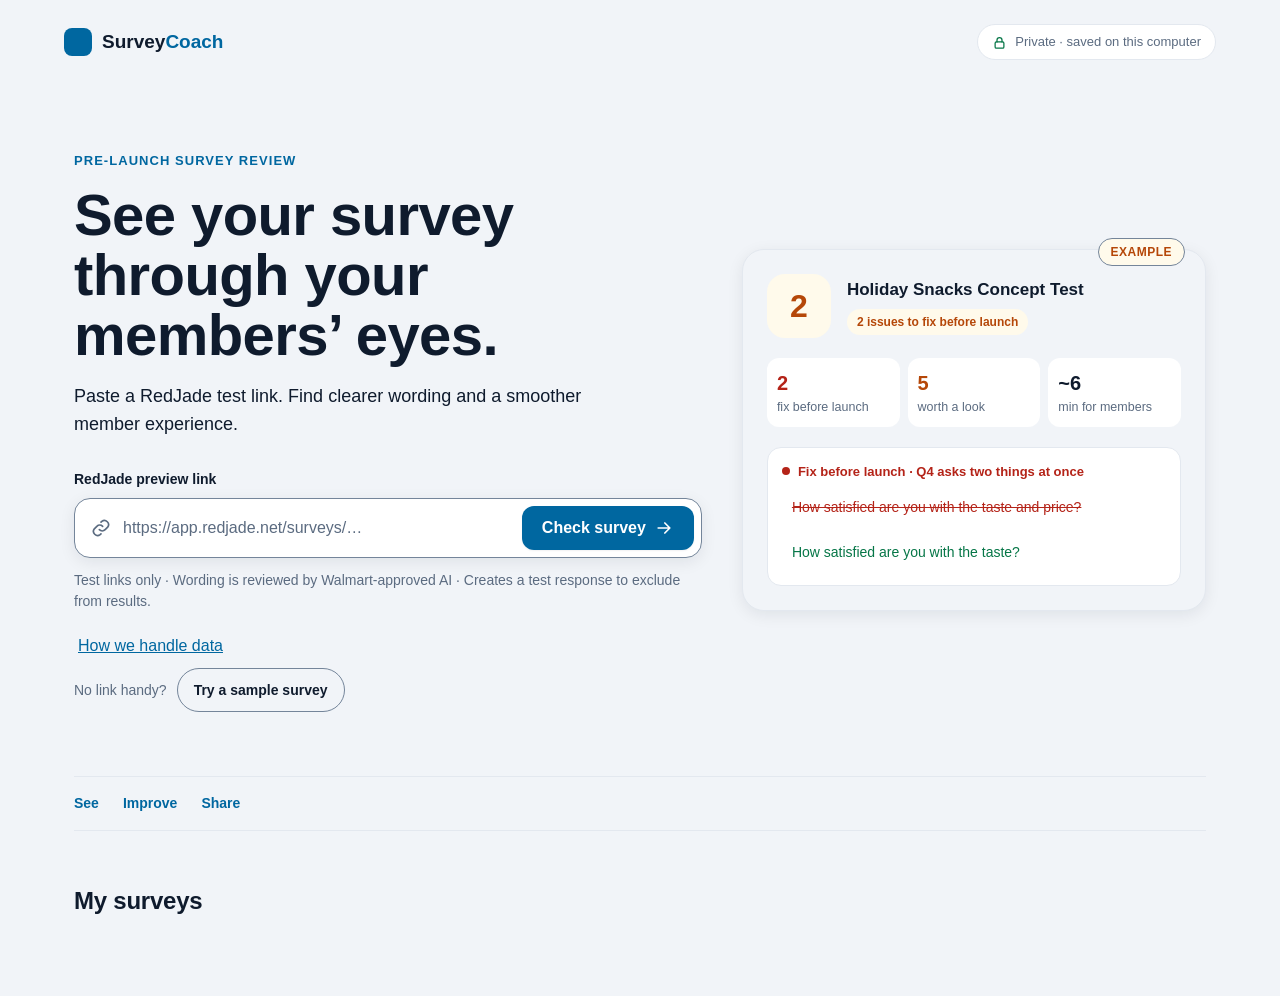
==== site/local.html @ 66066f7b "Redesign Home around one input and one promise" ====
<!doctype html>
<html lang="en">
<head>
  <meta charset="utf-8"><meta name="viewport" content="width=device-width, initial-scale=1">
  <title>SurveyCoach · My surveys</title>
  <link rel="stylesheet" href="styles.css"><link rel="stylesheet" href="home.css">
  <link rel="stylesheet" href="design-system.css">
</head>
<body class="home">
  <a class="skip" href="#workspace">Skip to workspace</a>
  <header class="app-header home-header">
    <a href="local.html" class="brand app-brand"><span class="brand-mark" aria-hidden="true"></span><span class="brand-word">Survey<span>Coach</span></span></a>
    <span class="pill"><svg aria-hidden="true" viewBox="0 0 24 24"><rect x="5" y="11" width="14" height="10" rx="2"/><path d="M8 11V8a4 4 0 0 1 8 0v3"/></svg>Private · saved on this computer</span>
  </header>

  <main id="workspace">
    <section class="hero" aria-labelledby="hero-h">
      <div class="hero-copy">
        <p class="eyebrow">Pre-launch survey review</p>
        <h1 id="hero-h">See your survey through your members’ eyes.</h1>
        <p class="lede">Paste a RedJade test link. Find clearer wording and a smoother member experience.</p>

        <form id="import-form" class="command">
          <label for="survey-link">RedJade preview link</label>
          <div class="command-bar">
            <svg aria-hidden="true" viewBox="0 0 24 24"><path d="M10 14a5 5 0 0 0 7 0l3-3a5 5 0 0 0-7-7l-1 1"/><path d="M14 10a5 5 0 0 0-7 0l-3 3a5 5 0 0 0 7 7l1-1"/></svg>
            <input id="survey-link" type="url" placeholder="https://app.redjade.net/surveys/…" autocomplete="off" aria-describedby="test-notice">
            <button class="go" type="submit">Check survey<svg aria-hidden="true" viewBox="0 0 24 24"><path d="M5 12h14M13 6l6 6-6 6"/></svg></button>
          </div>
          <p id="test-notice" class="help">Test links only · Wording is reviewed by Walmart-approved AI · Creates a test response to exclude from results.</p>
          <button type="button" id="data-handling" class="btn-text" aria-haspopup="dialog">How we handle data</button>
          <details class="import" hidden>
            <summary>Import a snapshot file instead</summary>
            <label for="snapshot">Survey snapshot file (.json)</label>
            <input id="snapshot" type="file" accept=".json,application/json">
            <p class="help">For developer-assisted imports in the SurveyCoach snapshot format. No member responses or personal information.</p>
          </details>
        </form>
        <p class="alt">No link handy? <button type="button" class="ghost" id="sample-start">Try a sample survey</button></p>
        <p id="import-status" role="status" aria-live="polite"></p>
      </div>

      <figure class="example" role="img" aria-label="Example review result: 2 issues to fix before launch, a scoped review, a suggested rewrite of a double-barrelled question, and about 6 minutes for members.">
        <div class="example-tag" aria-hidden="true">Example</div>
        <div class="example-head" aria-hidden="true">
          <div class="example-check" aria-hidden="true">2</div>
          <div><p class="example-title">Holiday Snacks Concept Test</p><span class="chip almost_ready">2 issues to fix before launch</span></div>
        </div>
        <ul class="example-stats" aria-hidden="true"><li><b class="red">2</b>fix before launch</li><li><b class="amber">5</b>worth a look</li><li><b>~6</b>min for members</li></ul>
        <div class="example-fix" aria-hidden="true">
          <p class="fix-label"><i class="dot-red"></i>Fix before launch · Q4 asks two things at once</p>
          <p class="before">How satisfied are you with the taste and price?</p>
          <p class="after">How satisfied are you with the taste?</p>
        </div>
      </figure>
    </section>

    <ol class="narrative" aria-label="How it works">
      <li data-icon="eye">See</li><li data-icon="sparkle">Improve</li><li data-icon="share">Share</li>
    </ol>

    <section class="library" aria-labelledby="surveys-h">
      <div class="section-head"><h2 id="surveys-h">My surveys</h2><span id="survey-count" class="help"></span></div>
      <div id="survey-list"></div>
    </section>

    <dialog id="data-handling-dialog" class="trust" aria-labelledby="trust-h">
      <button type="button" class="btn" id="close-data-handling" autofocus>Close</button>
      <h2 id="trust-h">How we handle data</h2>
      <ul>
        <li><svg aria-hidden="true" viewBox="0 0 24 24"><path d="M3 11l9-7 9 7v9a1 1 0 0 1-1 1h-5v-6H9v6H4a1 1 0 0 1-1-1z"/></svg><div><h3>Stays on this computer</h3><p>Reviews and your choices are saved locally. SurveyCoach never changes RedJade.</p></div></li>
        <li><svg aria-hidden="true" viewBox="0 0 24 24"><path d="M12 3l8 3v6c0 5-3.5 8-8 9-4.5-1-8-4-8-9V6z"/></svg><div><h3>AI sees survey wording only</h3><p>Wording is sent to Walmart’s approved AI service. Never include member responses or personal information.</p></div></li>
        <li><svg aria-hidden="true" viewBox="0 0 24 24"><path d="M9 11l3 3 8-8"/><path d="M20 12v7a2 2 0 0 1-2 2H6a2 2 0 0 1-2-2V5a2 2 0 0 1 2-2h9"/></svg><div><h3>Test responses only</h3><p>Opening a link may create a test participant. Exclude any test responses from results. Only captured paths are checked; unvisited paths stay unknown.</p></div></li>
      </ul>
      <p class="pilot-note">Local pilot, not an automatic launch approval. Check AI advice before using it.</p>
    </dialog>
  </main>
  <script src="dom.js"></script><script src="icons.js"></script><script src="about.js"></script><script src="entry.js"></script><script src="workflow.js"></script>
</body>
</html>
---- site/styles.css ----
/* Existing demo and review layouts. Shared light tokens live in design-system.css. */
* { box-sizing: border-box; }
body { margin: 0; background: var(--bg); color: var(--text); font: var(--fs-16)/1.5 var(--font); }
h1, h2, h3, p, dl, dd, dt, ul { margin: 0; }
button, select, input { font: inherit; color: inherit; }
button { cursor: pointer; }
:focus-visible { outline:3px solid var(--accent); outline-offset:3px; }
.sr-only { position: absolute; width: 1px; height: 1px; overflow: hidden; clip: rect(0 0 0 0); white-space: nowrap; }
.skip { position: absolute; left: .5rem; top: -4rem; background: var(--phone-bg); color: var(--text); padding: .6rem 1rem; border-radius: 8px; z-index: 10; }
.skip:focus { top: .5rem; }

/* ----- header ----- */
.topbar { display: flex; flex-wrap: wrap; align-items: center; gap: 14px 22px; padding: 14px 20px; background: var(--surface); border-bottom: 1px solid var(--line); }
.brand { font-weight: 800; font-size: 18px; color: var(--text); } .brand span { color: var(--accent); }
.ring-block { display: grid; justify-items: center; gap: 2px; flex: none; }
.ring-cap { font-size:12px; color: var(--muted); }
.ring { --c: var(--positive); flex: none; width: 64px; height: 64px; border-radius: 50%; display: grid; place-items: center;
  background: conic-gradient(var(--c) 0 var(--e), var(--critical) var(--e) var(--k), var(--surface-2) var(--k) 360deg); }
.ring-in { width: 50px; height: 50px; border-radius: 50%; background: var(--surface); display: grid; place-items: center; font-weight: 800; font-size: 15px; }
.head-text { flex: 1 1 320px; min-width: 0; }
.head-text h1 { font-size: 20px; line-height: 1.25; }
.sub { color: var(--muted); font-size: 13px; }
.stats { display: flex; flex-wrap: wrap; gap: 8px; }
.stat { background: var(--surface); border: 1px solid var(--line); border-radius: 10px; padding: 6px 14px; text-align: center; }
.stat dd { font-weight: 800; font-size: 18px; } .stat dt { font-size: 12px; color: var(--muted); }
.stat.red dd { color: var(--critical); } .stat.amber dd { color: var(--attention); }
.pick { display: grid; gap: 2px; font-size: 12px; color: var(--muted); min-width: 0; }
.pick select { min-height: 44px; width: 100%; min-width: 0; max-width: 100%; text-overflow: ellipsis; background: var(--surface); border: 1px solid var(--line-strong); border-radius: 10px; padding: 0 10px; color: var(--text); }

/* ----- studio layout: rail | phone | coach. On a phone: one column, in the order a researcher works. ----- */
.studio { display: grid; gap: 14px; padding: 14px 20px 28px; grid-template-columns: minmax(0, 1fr); }
.strip { background: var(--surface-2); border: 1px solid var(--line-strong); border-radius: 10px; padding: 8px 12px; color: var(--muted); font-size: 13px; }
.strip strong { color: var(--text); }
@media (min-width: 1100px) {
  .studio { grid-template-columns: 250px minmax(0, 1fr) 410px; align-items: start; grid-template-areas: "strip strip strip" "rail stage coach"; }
  .strip { grid-area: strip; } .rail { grid-area: rail; } .stage { grid-area: stage; } .coach { grid-area: coach; }
  .rail, .stage { position: sticky; top: 14px; }
  .rail { max-height: calc(100vh - 28px); overflow: auto; flex-direction: column; }
}

/* ----- rail ----- */
.rail { display: flex; gap: 8px; overflow-x: auto; padding-bottom: 6px; min-width: 0; }
.rail-item { flex: 0 0 210px; display: flex; align-items: flex-start; gap: 10px; text-align: left; background: var(--surface); border: 1px solid var(--line); border-radius: 10px; padding: 9px 11px; min-height: 48px; }
@media (min-width: 1100px) { .rail-item { flex: none; width: 100%; } }
.rail-item.on { background: var(--surface-2); border-color: var(--accent); box-shadow: inset 3px 0 var(--accent); }
.rail-text { display: grid; min-width: 0; flex: 1; }
.line1 { white-space: nowrap; overflow: hidden; text-overflow: ellipsis; display: block; }
.topic { color: var(--muted); font-size: 12px; font-weight: 400; }
.issue { font-size: 12px; line-height: 1.35; display: -webkit-box; -webkit-line-clamp: 2; -webkit-box-orient: vertical; overflow: hidden; }   /* two lines: the point of the rail, without a wall */
.issue.must_fix { color: var(--critical); } .issue.worth_improving { color: var(--attention); } .issue.ok { color: var(--muted); }
.dot { flex: none; width: 10px; height: 10px; border-radius: 50%; margin-top: 6px; background: var(--line-strong); }
.dot.must_fix { background: var(--critical); } .dot.worth_improving { background: var(--attention); }
.count { flex: none; font-size:12px; font-weight: 700; background: var(--surface-2); border-radius: 99px; padding: 1px 7px; }

/* ----- stage ----- */
.stage { min-width: 0; }
.toolbar { display: flex; flex-wrap: wrap; gap: 8px; justify-content: center; }
.seg { display: inline-flex; background: var(--surface); border: 1px solid var(--line-strong); border-radius: 999px; padding: 3px; }
.seg button, .toggle { min-height: 40px; padding: 0 14px; border: 0; border-radius: 999px; background: none; color: var(--muted); font-size: 13px; font-weight: 600; }
.toggle { border: 1px solid var(--line-strong); background: var(--surface); }
.seg [aria-pressed="true"], .toggle[aria-pressed="true"] { background: var(--accent); color: var(--on-accent); }
.phone-wrap { display: flex; justify-content: center; margin: 14px 0 10px; }
.phone { width: min(var(--w, 390px), 100%); background: var(--phone-bg); color: var(--phone-text); border: 10px solid var(--phone-frame); border-radius: 38px; overflow: hidden; box-shadow:var(--shadow-2); }
.phone-bar { display: flex; justify-content: space-between; gap: 8px; padding: 8px 14px; background: var(--phone-surface); font-size: 12px; }
.phone-screen { height: clamp(360px, calc(100vh - 410px), 560px); overflow: auto; padding: 14px; font-size: 15px; overscroll-behavior: contain; }
.phone.large .phone-screen { font-size: 19px; }
.pager { display: flex; justify-content: center; gap: 10px; }
.pager button { min-height: 44px; padding: 0 18px; border-radius: 999px; border: 1px solid var(--line-strong); background: var(--surface); font-weight: 600; }
.pager button:disabled { opacity: .45; cursor: default; }
.timing { margin-top: 12px; text-align: center; color: var(--muted); font-size: 13px; }
.timebar { position:relative; height:8px; margin:6px auto 0; max-width:390px; border-radius:99px; background:var(--zone-builds); }
.timebar::before,.timebar::after { content:''; position:absolute; top:0; bottom:0; width:30%; }
.timebar::before { left:0; background:var(--zone-fresh); border-radius:99px 0 0 99px; }
.timebar::after { right:0; width:40%; background:var(--zone-high); border-radius:0 99px 99px 0; }
.timebar i { position:absolute; z-index:1; top:-4px; width:4px; height:16px; border-radius:2px; background:var(--text); transform:translateX(-2px); }

/* ----- inside the phone ----- */
.phone h3 { font-size: 1.15em; margin-bottom: 6px; }
.q { padding: 10px; margin-bottom: 14px; border: 2px solid transparent; border-radius: 12px; }
.q.flagged { background: var(--critical-soft); border-color: var(--critical-soft); }
.q.selected { border-color: var(--phone-accent); box-shadow:var(--shadow-1); }
.q-text, .intro { font-weight: 600; margin-bottom: 8px; }
.help, .page-note { color: var(--muted); font-size: .85em; margin: 4px 0; }
mark { border-radius:4px; background:var(--mark); color:inherit; border-bottom:2px solid var(--attention); }
mark.must_fix { border-bottom-color:var(--critical); }
.phone-marked-block { display:grid; grid-template-columns:minmax(0,1fr) auto; gap:6px; width:100%; align-items:start; }
.phone-block-copy { min-width:0; overflow-wrap:anywhere; }
.phone-gutter { display:grid; gap:4px; }
.phone-marker { display:grid; place-items:center; width:24px; min-height:24px; padding:0; border:1px solid currentColor; border-radius:50%; background:var(--surface); color:var(--attention); font-size:12px; font-weight:700; }
.phone-marker.must_fix { color:var(--critical); }
.phone-marker.on { box-shadow:var(--shadow-1); }
.opts li.suggested-option { border:2px dashed var(--line-strong); }
.phone-controls { display:flex; align-items:start; justify-content:space-between; gap:8px; margin-bottom:8px; }
.phone-settings-wrap { position:relative; }
#phone-settings-panel { position:absolute; z-index:5; top:48px; left:0; width:260px; padding:8px; background:var(--surface); border:1px solid var(--line-strong); border-radius:var(--r-sm); box-shadow:var(--shadow-2); }
#phone-settings, .preview-settings select { min-height:44px; border:1px solid var(--line-strong); border-radius:var(--r-sm); background:var(--surface); color:var(--text); padding:6px 12px; }
.preview-settings label { display:inline-flex; align-items:center; gap:8px; font-size:12px; }
.preview-tools { margin-bottom:8px; font-size:12px; }
.preview-tools summary { min-height:24px; cursor:pointer; }
@media(max-width:700px) {
  .phone-controls { margin-bottom:0; }
  #phone-settings { min-height:24px; padding:2px 12px; }
}
.opts { list-style: none; padding: 0; margin: 8px 0; display: grid; gap: 8px; }
.opts li { display: flex; align-items: center; flex-wrap: wrap; gap: 8px; border: 1px solid var(--phone-line); border-radius: 10px; padding: 10px 12px; background: var(--phone-bg); position: relative; }
.opts li:not(.fold):not(.suggested-option) { display: grid; grid-template-columns: 18px minmax(0, 1fr); align-items: start; }
.opts li:not(.fold):not(.suggested-option)::before { margin-top: .15em; }
.opts li::before { content: ""; flex: none; width: 18px; height: 18px; border: 2px solid var(--line-strong); border-radius: 50%; }
.opts.multi li::before { border-radius: 4px; }
.opts li.fold { border: 0; background: none; padding: 2px 0; color: var(--critical); font-size: .8em; font-weight: 700; }
.opts li.fold::before { display: none; }
.grid-opts { grid-template-columns: 1fr 1fr; }
.media { position: relative; display: grid; place-items: center; width: 100%; min-height: 70px; margin: 6px 0; border: 1px solid var(--line-strong); border-radius: 10px; color: var(--muted); font-size: 12px; text-align: center; padding: 6px;
  background:var(--surface-2); }
.media.broken { background: var(--critical-soft); border: 2px dashed var(--critical); color: var(--critical); font-weight: 700; min-height: 96px; }
.media-wrap { position: relative; }
.dropdown, .textbox { display: flex; justify-content: space-between; border: 1px solid var(--line-strong); border-radius: 10px; padding: 12px; color: var(--muted); margin: 8px 0; }
.textbox { min-height: 84px; }
.scale { display: flex; gap: 4px; margin: 8px 0 4px; } .scale span { flex: 1; text-align: center; border: 1px solid var(--line-strong); border-radius: 8px; padding: 8px 0; font-size: .85em; }
.ends { display: flex; justify-content: space-between; gap: 8px; font-size: .8em; color: var(--muted); }
table { width: 100%; border-collapse: collapse; font-size: .8em; } caption { text-align: left; color: var(--muted); padding-bottom: 4px; }
th, td { padding: 6px 2px; text-align: center; } th[scope="row"] { text-align: left; font-weight: 600; }
.dot-cell, td .dot { display: inline-block; width: 14px; height: 14px; border: 2px solid var(--line-strong); border-radius: 50%; margin: 0; background: none; }
.next { margin-top: 12px; text-align: center; background: var(--phone-accent); color:var(--on-accent); font-weight: 700; border-radius: 999px; padding: 12px; }
.centered { padding: 30px 8px; text-align: center; }
.q.added { background: var(--positive-soft); border-color: var(--positive-soft); } .tag-new { color: var(--positive); font-weight: 700; font-size: .8em; }

/* ----- coach ----- */
.coach { display: grid; gap: 12px; min-width: 0; }
.coach h2 { font-size: 18px; }
.card { background: var(--surface); border: 1px solid var(--line); border-left: 4px solid var(--attention); border-radius: var(--r-lg); padding: 14px; display: grid; gap: 8px; min-width: 0; }
.card.must_fix { border-left-color: var(--critical); }
.card.selected { background: var(--accent-soft); }   /* one selection signal; severity stays on the left bar and the chip */
.chips { display: flex; flex-wrap: wrap; gap: 6px; align-items: center; }
.badge-n { display: grid; place-items: center; width: 24px; height: 24px; border-radius: 50%; background: var(--surface-2); font-weight: 800; font-size: 12px; }
.chip { font-size:12px; font-weight: 700; padding: 2px 9px; border-radius: 99px; background: var(--surface-2); color: var(--accent); }
.chip.must_fix { background: var(--critical-soft); color: var(--critical); } .chip.worth_improving { background: var(--attention-soft); color: var(--attention); }
.chip.good { background: var(--positive-soft); color: var(--positive); } .chip.ai { background: var(--accent); color: var(--phone-bg); font-size: 12px; }
.chip.warn { background: var(--attention-soft); color: var(--attention); } .chip.area { background: var(--surface-2); color: var(--accent); }
.card h3 { font-size: 16px; line-height: 1.3; }
.card-head { display: block; width: 100%; min-height: 24px; padding: 0; text-align: left; background: none; border: 0; font-weight: 700; font-size: inherit; line-height: inherit; }
.why, .fix { color: var(--muted); font-size: 14px; } .fix strong { color: var(--text); }
.choice { margin: 4px 0 0; padding: 0; border: 0; display: grid; gap: 8px; min-width: 0; }
.choice legend { font-size:12px; letter-spacing: .08em; text-transform: uppercase; color: var(--muted); padding: 0 0 6px; }
del { background: var(--critical-soft); color: var(--critical); border-radius: 3px; padding: 0 2px; }
ins { background: var(--positive-soft); color: var(--positive); text-decoration: none; border-radius: 3px; padding: 0 2px; }
.brief, .lead, .strip .short { display: none; }
.lead { align-items: center; gap: 8px; width: 100%; min-height: 44px; text-align: left; background: var(--surface); border: 1px solid var(--line-strong); border-radius: 10px; padding: 6px 10px; font-weight: 600; margin-bottom: 8px; }
.lead .more { margin-left: auto; color: var(--accent); font-size: 12px; font-weight: 600; }
.opt { display: flex; gap: 10px; align-items: flex-start; border: 1px solid var(--line-strong); border-radius: 10px; padding: 10px; cursor: pointer; background: var(--surface); }
.opt.on { border-color: var(--accent); background: var(--accent-soft); }
.opt input { flex: none; margin-top: 3px; width: 20px; height: 20px; appearance: none; border: 2px solid var(--line-strong); border-radius: 50%; background: none; display: grid; place-content: center; }
.opt input::before { content: ""; width: 10px; height: 10px; border-radius: 50%; background: var(--accent); transform: scale(0); }
.opt input:checked { border-color: var(--accent); } .opt input:checked::before { transform: scale(1); }
.opt-body { display: grid; gap: 2px; min-width: 0; overflow-wrap: anywhere; }
.opt-text .stem { display: block; font-weight: 600; } .opt-text .choices { display: block; color: var(--muted); font-size: 13px; margin-top: 2px; }
.ai-note { margin: 0 0 6px; font-size: 12px; color: var(--accent); }
.choice.pre .opt:not(.on) .choices { display: -webkit-box; -webkit-line-clamp: 1; -webkit-box-orient: vertical; overflow: hidden; }   /* the question always shows; its choices open when picked */
.opt-label { font-size:12px; letter-spacing: .08em; text-transform: uppercase; color: var(--muted); }
.actions { display: flex; flex-wrap: wrap; align-items: center; gap: 8px 12px; }
.btn { min-height: 44px; padding: 0 16px; border: 0; border-radius: 999px; background: var(--accent); color: var(--on-accent); font-weight: 700; }
.note { color: var(--muted); font-size: 13px; }
.report { display: grid; gap: 8px; }
.report details { background: var(--surface); border: 1px solid var(--line); border-radius: 10px; padding: 0 12px; }
.report summary { min-height: 44px; display: flex; align-items: center; cursor: pointer; font-weight: 600; }
.areas, .plain { list-style: none; padding: 0 0 10px; display: grid; gap: 8px; }
.areas li { display: grid; grid-template-columns: minmax(0, 1.2fr) minmax(0, 1fr); gap: 2px 10px; font-size: 13px; }
.areas .num { grid-column: 1 / -1; color: var(--muted); font-size: 12px; }
.bar { display: flex; height: 8px; align-self: center; border-radius: 99px; overflow: hidden; background: var(--surface-2); }
.bar i, .legend i { display: inline-block; height: 100%; } .legend i { width: 14px; height: 8px; vertical-align: middle; border-radius: 2px; }
i.got { background: var(--positive); } i.lost { background: var(--critical); }
i.wait { background:var(--surface-2); }
.legend { color: var(--muted); font-size: 12px; padding-bottom: 10px; }
.plain li { font-size: 14px; color: var(--muted); }
@media (max-width: 700px) {
  /* Phone first: brand + picker, then ring + verdict, then the phone within ~340px of the top. */
  .topbar { display: grid; grid-template-columns: auto minmax(0, 1fr); gap: 6px 12px; align-items: center; padding: 10px 12px; }
  .ring-block { grid-row: 2; } .head-text { grid-row: 2; grid-column: 2; flex: none; }
  .pick { grid-row: 1; grid-column: 2; } .pick span { position: absolute; width: 1px; height: 1px; overflow: hidden; clip: rect(0 0 0 0); }
  .ring { width: 48px; height: 48px; } .ring-in { width: 38px; height: 38px; font-size: 13px; }
  .head-text h1 { font-size: 17px; } .head-text .sub, .stats { display: none; } .brief { display: block; color: var(--muted); font-size: 12px; }
  .studio { padding: 6px 12px 24px; gap: 8px; }
  .strip { font-size: 12px; padding: 6px 10px; } .strip .long { display: none; } .strip .short { display: inline; }
  .rail-item { flex: 0 0 auto; min-height: 44px; align-items: center; padding: 6px 12px; } .rail-item .issue, .topic { display: none; }
  .seg[aria-label="Device"] { display: none; } .toolbar { justify-content: flex-start; }
  .lead { display: flex; }
  .phone-wrap { margin: 6px 0; } .phone-screen { height: min(460px, calc(100svh - 330px)); min-height: 300px; }
}
---- site/home.css ----
/* Home "launch pad". Scoped to body.home; tokens come from design-system.css. WCAG 2.2 AA. */
.example-check { display:grid; place-items:center; width:64px; height:64px; border-radius:18px; background:var(--attention-soft); color:var(--attention); font-size:32px; font-weight:750; }
.home {
  min-height: 100vh; display: flex; flex-direction: column;
  background:var(--surface-2); }
.home main { width: min(1180px, 100%); margin: 0 auto; padding: 8px 24px 64px; flex: 1; }
.home h1, .home h2, .home h3 { letter-spacing: -.01em; }
.home svg { width: 20px; height: 20px; flex: none; fill: none; stroke: currentColor; stroke-width: 2; stroke-linecap: round; stroke-linejoin: round; }
.home .help { color: var(--muted); font-size: 14px; }

/* header */
.home-header { width: min(1180px, 100%); margin: 0 auto; display: flex; align-items: center; justify-content: space-between; gap: 12px; padding: 20px 24px; flex-wrap: wrap; }
.home .brand { display: inline-flex; align-items: center; gap: 10px; text-decoration: none; font-size: 19px; }
.home .brand .brand-word { color: var(--text); } .home .brand .brand-word span { color: var(--accent); }
.brand-mark { width: 28px; height: 28px; border-radius: 9px; background:var(--accent); }
.pill { display: inline-flex; align-items: center; gap: 8px; padding: 7px 14px; border-radius: 999px; background: var(--surface); border: 1px solid var(--line); color: var(--muted); font-size: 13px; }
.pill svg { width: 15px; height: 15px; color: var(--positive); }

/* hero */
.hero { display: grid; gap: 40px; align-items: center; padding: 40px 0 48px; grid-template-columns: minmax(0, 1fr); }
@media (min-width: 960px) { .hero { grid-template-columns: minmax(0, 1.15fr) minmax(0, .85fr); padding-top: 56px; } }
.eyebrow { display: inline-block; font-size: 13px; font-weight: 700; letter-spacing: .08em; text-transform: uppercase; color: var(--accent); margin-bottom: 14px; }
.hero h1 { font-size: clamp(34px, 5.2vw, 58px); line-height: 1.04; font-weight: 800; max-width: 14ch; }
.hero h1 em { font-style:normal; color:var(--accent); }
.lede { margin-top: 18px; font-size: 18px; line-height: 1.55; color: var(--text); max-width: 52ch; }

/* command bar: the only primary action */
.command { margin-top: 30px; display: grid; gap: 8px; }
.command > label { font-weight: 650; font-size: 14px; }
.command-bar { display: flex; align-items: center; gap: 10px; padding: 7px 7px 7px 16px; border-radius: 16px; background: var(--surface); border: 1px solid var(--line-strong);
  box-shadow:var(--shadow-2); transition: border-color .15s, box-shadow .15s; }
.command-bar:focus-within { border-color: var(--accent); box-shadow:var(--shadow-2); outline:3px solid var(--accent); outline-offset:3px; }
.command-bar > svg { color: var(--muted); }
.command-bar input { flex: 1; min-width: 0; min-height: 44px; border: 0; background: none; color: var(--text); font-size: 16px; outline: none; }
.command-bar input::placeholder { color: var(--muted); }
.go { display: inline-flex; align-items: center; gap: 8px; min-height: 48px; padding: 0 20px; border: 0; border-radius: 11px; font-weight: 750; color: var(--on-accent);
  background:var(--accent); box-shadow:var(--shadow-1); white-space: nowrap; transition: transform .12s, filter .12s; }
.go:hover { filter: brightness(1.08); } .go:active { transform: translateY(1px); }
.go:disabled { opacity: .6; cursor: progress; }
.import { margin-top: 4px; }
.import summary { display: inline-flex; align-items: center; min-height: 44px; cursor: pointer; color: var(--muted); font-size: 14px; text-decoration: underline; text-underline-offset: 3px; }
.import[open] { display: grid; gap: 8px; padding: 4px 16px 16px; border-radius: 14px; background: var(--surface); border: 1px solid var(--line); }
.import label { font-weight: 650; font-size: 14px; }
.import input { min-height: 44px; color: var(--muted); }
.alt { display: flex; flex-wrap: wrap; align-items: center; gap: 6px 10px; color: var(--muted); font-size: 14px; }
.ghost { min-height: 44px; padding: 0 16px; border-radius: 999px; border: 1px solid var(--line-strong); background: transparent; color: var(--text); font-weight: 650; font-size: 14px; }
.ghost:hover { border-color: var(--accent); background: var(--surface); }
.ghost:disabled { opacity: .6; cursor: progress; }

/* status callout (data-tone set by workflow.js) */
#import-status:empty { display: none; }
#import-status { margin-top: 16px; display: flex; gap: 10px; align-items: flex-start; padding: 12px 16px; border-radius: 12px; line-height: 1.5;
  background: var(--surface-2); border: 1px solid var(--line-strong); max-width: 62ch; position: relative; overflow: hidden; }
#import-status[data-tone="error"] { background: var(--critical-soft); border-color: var(--line-strong); color: var(--critical); }
#import-status[data-tone="error"]::before { content: "!"; flex: none; display: grid; place-items: center; width: 22px; height: 22px; border-radius: 50%; background: var(--critical); color: var(--on-accent); font-weight: 800; }
/* example result (decorative content exposed as one labelled image) */
.example { position: relative; margin: 0; padding: 24px; border-radius: 22px; background:var(--surface-2);
  border: 1px solid var(--line); box-shadow:var(--shadow-2); }
.example-tag { position: absolute; top: -12px; right: 20px; padding: 4px 12px; border-radius: 999px; background: var(--attention-soft); color: var(--attention); border: 1px solid var(--line-strong); font-size: 12px; font-weight: 700; letter-spacing: .04em; text-transform: uppercase; }
.example-head { display: flex; align-items: center; gap: 16px; }
.example-title { font-weight: 700; font-size: 17px; margin-bottom: 6px; }
.chip { display: inline-block; padding: 3px 10px; border-radius: 999px; font-size: 12.5px; font-weight: 700; background: var(--surface-2); color: var(--muted); }
.chip.ready { background: var(--positive-soft); color: var(--positive); }
.chip.almost_ready { background: var(--attention-soft); color: var(--attention); }
.chip.needs_work { background: var(--critical-soft); color: var(--critical); }
.example-stats { list-style: none; padding: 0; margin: 20px 0; display: grid; grid-template-columns: repeat(3, 1fr); gap: 8px; }
.example-stats li { display: grid; padding: 10px; border-radius: 12px; background: var(--surface); color: var(--muted); font-size: 12.5px; }
.example-stats b { font-size: 20px; color: var(--text); } .example-stats .red { color: var(--critical); } .example-stats .amber { color: var(--attention); }
.example-fix { padding: 14px; border-radius: 14px; background: var(--surface); border: 1px solid var(--line); display: grid; gap: 8px; }
.fix-label { display: flex; align-items: center; gap: 8px; font-size: 13px; font-weight: 700; color: var(--critical); }
.dot-red { width: 8px; height: 8px; border-radius: 50%; background: var(--critical); }
.before, .after { padding: 8px 10px; border-radius: 8px; font-size: 14px; }
.before { animation:strike var(--dur-3) var(--ease) 1; background: var(--surface); color: var(--critical); text-decoration: line-through; text-decoration-color: currentColor; }
.after { animation:insert var(--dur-3) var(--ease) 1; background: var(--surface); color: var(--positive); }

/* library */
.library { margin-top: 56px; }
.section-head { display: flex; align-items: baseline; justify-content: space-between; gap: 12px; margin-bottom: 16px; }
.section-head h2, .trust h2 { font-size: 24px; }
#survey-list { display: grid; gap: 14px; grid-template-columns: repeat(auto-fill, minmax(min(100%, 300px), 1fr)); }
.survey-card { display: grid; gap: 12px; padding: 20px; border-radius: 18px; text-decoration: none; color: var(--text); background: var(--surface); border: 1px solid var(--line-strong);
  transition: transform .15s, border-color .15s, box-shadow .15s; }
.survey-card:hover { transform: translateY(-2px); border-color: var(--accent); box-shadow:var(--shadow-2); }
.survey-card h3 { font-size: 17px; line-height: 1.3; overflow-wrap: anywhere; }
.empty { grid-column: 1 / -1; padding: 32px; border-radius: 18px; border: 1.5px dashed var(--line-strong); text-align: center; color: var(--muted); line-height: 1.6; }
.empty strong { display: block; color: var(--text); font-size: 17px; margin-bottom: 4px; }

/* trust */
.trust { margin:auto; width:min(680px, calc(100% - 32px)); max-height:calc(100dvh - 48px); overflow:auto; padding:24px; border:1px solid var(--line-strong); border-radius:var(--r-lg); background:var(--surface); color:var(--text); box-shadow:var(--shadow-3); }
.trust::backdrop { background:var(--phone-frame); opacity:.65; }
.trust h2 { margin-top:16px; }
.trust h3 { font-size:var(--fs-16); }
.trust p { font-size:var(--fs-14); }
.trust .pilot-note { margin-top:16px; color:var(--muted); }
.trust ul { list-style: none; padding: 0; margin: 16px 0 0; display: grid; gap: 14px; grid-template-columns: minmax(0, 1fr); }
.trust li { display: flex; gap: 14px; padding: 18px; border-radius: 16px; border: 1px solid var(--line); background: var(--surface); }
.trust li svg { width: 22px; height: 22px; color: var(--accent); margin-top: 2px; }

.home a:focus-visible, .home button:focus-visible, .home summary:focus-visible { outline: 3px solid var(--accent); outline-offset: 3px; border-radius: 8px; }

@media (max-width: 600px) {
  .home main { padding: 0 16px 48px; } .home-header { padding: 16px; }
  .hero { padding: 20px 0 32px; gap: 32px; }
  .command-bar { flex-wrap: wrap; padding: 8px; } .command-bar > svg { display: none; }
  .command-bar input { flex-basis: 100%; padding: 0 8px; } .go { width: 100%; justify-content: center; }
  .example { transform: none; padding: 20px; }
}
@media (prefers-reduced-motion: reduce) {
  .home *, .home *::before, .home *::after { animation: none !important; transition: none !important; }
  .example, .survey-card:hover { transform: none; }
}

/* Compact story and supplied signal states: symbols plus accessible words, not colour alone. */
#data-handling { justify-self:start; text-decoration:underline; padding:0 4px; }
.narrative { display:flex; flex-wrap:wrap; gap:24px; list-style:none; padding:16px 0; border-block:1px solid var(--line); }
.narrative li { display:flex; gap:8px; align-items:center; color:var(--accent); font-weight:650; font-size:var(--fs-14); }
.signals { display:flex; gap:10px; flex-wrap:wrap; }
.signal-dot { display:grid; place-items:center; width:24px; height:24px; border:1px solid currentColor; border-radius:var(--r-pill); }
.home .survey-card { border-color:var(--line-strong); }
.survey-card .chip { width:fit-content; gap:6px; font-size:var(--fs-12); }
[data-state=needs_work] { color:var(--critical); }
[data-state=mixed] { color:var(--attention); }
[data-state=strong] { color:var(--positive); }
[data-state=unknown] { color:var(--muted); }
.reading-preview { margin:24px auto; max-width:320px; text-align:center; }
.reading-phone { width:220px; min-height:300px; margin:0 auto 16px; display:grid; place-items:center; padding:12px; border:4px solid var(--phone-frame); border-radius:var(--r-lg); background:var(--surface); }
.reading-phone img { width:100%; max-height:320px; object-fit:contain; }
#reading-progress { font-size:var(--fs-16); font-weight:650; }
#reading-steps { display:grid; gap:8px; list-style:none; padding:16px 0; text-align:left; font-size:var(--fs-14); }
#reading-steps li { display:flex; gap:8px; align-items:center; color:var(--muted); }
#reading-steps [data-complete=true] { color:var(--positive); }
@keyframes strike { from { text-decoration-color:transparent; } to { text-decoration-color:currentColor; } }
@keyframes insert { from { opacity:0; transform:translateY(4px); } to { opacity:1; transform:none; } }
---- site/design-system.css ----
/* Shared SurveyCoach foundations and components. Home, workspace, demo and export. */
:root {
  --bg:#F7F8FA; --surface:#FFFFFF; --surface-2:#F1F4F8; --line:#E3E8EF; --line-strong:#74859A;
  --text:#0F1B2D; --muted:#5B6B80; --accent:#0067A0; --accent-soft:#E6F1F8; --on-accent:#FFFFFF;
  --critical:#B42318; --critical-soft:#FEF3F2; --attention:#B54708; --attention-soft:#FFFAEB;
  --positive:#067647; --positive-soft:#ECFDF3; --mark:#FFF1B8;
  --zone-fresh:#B9D9EC; --zone-builds:#F6D28B; --zone-high:#F2A99F;
  --phone-bg:#FFFFFF; --phone-text:#1D2939; --phone-frame:#0F1B2D;
  --phone-muted:var(--muted); --phone-line:var(--line-strong); --phone-accent:var(--accent);
  --phone-surface:var(--surface-2);
  --shadow-1:0 1px 2px rgba(16,24,40,.06); --shadow-2:0 4px 16px rgba(16,24,40,.08); --shadow-3:0 16px 48px rgba(16,24,40,.14);
  --font:-apple-system,BlinkMacSystemFont,"SF Pro Text","Segoe UI",Roboto,"Helvetica Neue",Arial,sans-serif;
  --fs-12:12px; --fs-14:14px; --fs-16:16px; --fs-18:18px; --fs-22:22px; --fs-28:28px; --fs-40:40px; --fs-56:56px;
  --r-sm:8px; --r-md:12px; --r-lg:20px; --r-pill:999px;
  --s-1:4px; --s-2:8px; --s-3:12px; --s-4:16px; --s-5:24px; --s-6:32px; --s-7:48px; --s-8:64px;
  --ease:cubic-bezier(.2,.8,.2,1); --dur-1:120ms; --dur-2:220ms; --dur-3:360ms;
  --content:1200px; --bar:64px;
}
html { scroll-padding-top:calc(var(--bar) + 72px); }
body { background:var(--bg); color:var(--text); font:var(--fs-16)/1.5 var(--font); -webkit-font-smoothing:antialiased; -moz-osx-font-smoothing:grayscale; }
h1,h2,h3 { letter-spacing:-.02em; font-weight:700; line-height:1.2; }
h1 { font-size:var(--fs-40); } h2 { font-size:var(--fs-28); } h3 { font-size:var(--fs-22); }
.num { font-variant-numeric:tabular-nums; }
.meta { font-size:13px; color:var(--muted); }
a { color:var(--accent); text-underline-offset:4px; }
button,input,select,textarea { font:inherit; }
button,select,input:not([type=checkbox]):not([type=radio]),summary { min-height:44px; }
button:disabled { cursor:not-allowed; opacity:.6; }
select { background:var(--surface); color:var(--text); border:1px solid var(--line-strong); border-radius:10px; padding:8px 12px; }
select option { background:var(--surface); color:var(--text); }
textarea { color:var(--text); background:var(--surface); border:1px solid var(--line-strong); border-radius:10px; padding:12px; }
[hidden] { display:none !important; }
:focus-visible { outline:3px solid var(--accent); outline-offset:3px; }
.app-header,.home-header { width:min(var(--content),100%); margin:auto; display:flex; align-items:center; justify-content:space-between; gap:16px; padding:20px 24px; flex-wrap:wrap; }
.app-brand { display:inline-flex; align-items:center; gap:10px; color:var(--text); text-decoration:none; font-size:19px; font-weight:800; min-height:44px; }
.app-brand .brand-word { color:var(--text); } .brand-word span { color:var(--accent); }
.brand-mark { display:inline-block; width:28px; height:28px; flex:none; border-radius:var(--r-sm); background:var(--accent); }
.app-header nav { display:flex; align-items:center; gap:20px; flex-wrap:wrap; }
.app-header nav a { min-height:44px; display:inline-flex; align-items:center; }
.pill { border:1px solid var(--line); background:var(--surface); border-radius:999px; padding:7px 14px; color:var(--muted); font-size:13px; }
.btn,.go { min-height:44px; display:inline-flex; align-items:center; justify-content:center; gap:8px; padding:0 20px; border:0; border-radius:var(--r-md); background:var(--surface); color:var(--text); font-weight:700; text-decoration:none; }
.btn { border:1px solid var(--line-strong); }
.btn-primary,.go { background:var(--accent); color:var(--on-accent); border:0; }
.btn-secondary { background:var(--surface); border:1px solid var(--line-strong); color:var(--text); }
.btn-text { background:transparent; border:0; color:var(--accent); }
.btn:hover,.go:hover { text-decoration:underline; }
.workflow-panel,.fix-card,.card,.survey-card { border:1px solid var(--line); border-radius:var(--r-lg); background:var(--surface); }
.card { padding:var(--s-5); box-shadow:var(--shadow-1); }
.pill[data-tone] { display:inline-flex; align-items:center; gap:var(--s-2); font-weight:650; }
.pill[data-tone=critical] { background:var(--critical-soft); color:var(--critical); }
.pill[data-tone=attention] { background:var(--attention-soft); color:var(--attention); }
.pill[data-tone=positive] { background:var(--positive-soft); color:var(--positive); }
.pill[data-tone=neutral] { background:var(--surface-2); color:var(--muted); }
/* Text and symbols keep status understandable without colour. Future SVGs inherit currentColor. */
.pill[data-tone=critical]::before { content:'!'; }
.pill[data-tone=attention]::before { content:'!'; }
.pill[data-tone=positive]::before { content:''; width:10px; height:6px; border-left:2px solid currentColor; border-bottom:2px solid currentColor; transform:rotate(-45deg); margin-bottom:3px; }
.pill[data-tone=neutral]::before { content:'i'; }
.chip { display:inline-flex; align-items:center; border-radius:999px; padding:4px 10px; font-size:12px; font-weight:650; }
[data-tone=error] { border:1px solid var(--critical); background:var(--critical-soft); color:var(--critical); padding:14px; border-radius:12px; }
[data-tone=progress] { border:1px solid var(--accent); padding:14px; border-radius:12px; background:var(--surface-2); }
.workspace-shell { max-width:var(--content); margin:auto; padding:12px 24px 48px; }
.workspace-heading { display:flex; align-items:center; justify-content:space-between; gap:20px; flex-wrap:wrap; margin:12px 0 20px; }
.workspace-heading h1 { font-size:clamp(24px,3vw,38px); line-height:1.15; margin-bottom:10px; }
.workspace-heading p { color:var(--muted); }
.workspace-shell .topbar { border:1px solid var(--line); border-radius:var(--r-lg); background:var(--surface); padding:20px; }
.workspace-shell .topbar > .brand,.workspace-shell .topbar > .pick { display:none; }
.workspace-shell .head-text h1,.workspace-shell .head-text h2 { font-size:clamp(20px,2vw,28px); }
.workspace-shell .head-text .sub { overflow-wrap:anywhere; }
.workspace-tabs { display:flex; flex-wrap:wrap; gap:8px; margin:24px 0 12px; padding:6px; width:fit-content; border:1px solid var(--line); border-radius:14px; background:var(--surface); }
.workspace-tabs button { border:0; border-radius:9px; background:transparent; padding:10px 16px; color:var(--muted); font-weight:700; }
.workspace-tabs button[aria-selected=true] { color:var(--on-accent); background:var(--accent); }
.workspace-shell .studio { padding:0; grid-template-columns:200px minmax(300px,1fr) minmax(300px,1fr); grid-template-areas:"rail stage coach"; align-items:start; }
#review-toolbar { display:flex; flex-wrap:wrap; align-items:center; gap:12px; padding:16px; margin:0 0 20px; border:1px solid var(--line); border-radius:var(--r-lg); background:var(--surface); }
#review-toolbar a { min-height:44px; display:inline-flex; align-items:center; }
.workspace-shell .rail-item { border-radius:11px; border-color:var(--line); }
.workspace-shell .card,.workspace-shell .fix-card { padding:20px; }
.workspace-shell .card h3 { font-size:20px; line-height:1.3; }
.workspace-shell .coach > h2 { color:var(--accent); font-size:16px; }
.workspace-shell .strip { margin-bottom:8px; border:1px solid var(--line); border-radius:12px; }
.workspace-shell .rail { background:var(--surface); border:1px solid var(--line); border-radius:14px; padding:8px; }
.workspace-shell .stage { background:var(--surface); border:1px solid var(--line); border-radius:var(--r-lg); padding:16px; min-width:0; }
.workspace-shell .coach { min-width:0; }
.workspace-shell .card { box-shadow:none; }
.workspace-shell .workflow { max-width:none; padding:0; }
.workspace-shell .review-details { margin:16px 0; padding:12px 18px; }
.review-details > summary { display:flex; align-items:center; cursor:pointer; font-weight:700; }
.review-details .workflow-panel { border:0; background:transparent; padding:12px 0; }
.reconstruction-note { color:var(--muted); font-size:13px; margin:8px 0 14px; }
.image-reminder { color:var(--attention); background:var(--attention-soft); border:1px solid var(--attention); padding:10px; border-radius:8px; font-size:12px; margin:8px 0 16px; }
.media-wrap .media { width:100%; box-sizing:border-box; overflow:hidden; display:grid; place-items:center; }
.media-wrap .media > span { text-align:center; padding:8px; font-size:12px; overflow-wrap:anywhere; }
.media-wrap { min-width:0; }
.report-shell { max-width:1000px; margin:20px auto; padding:24px; line-height:1.6; }
.report-shell h2 { margin:24px 0 12px; }.report-shell li { margin:16px 0; padding:20px; border:1px solid var(--line); border-radius:var(--r-lg); background:var(--surface); }
@media(max-width:1100px) { .workspace-shell .studio { grid-template-columns:minmax(280px,1fr) minmax(280px,1fr); grid-template-areas:"rail rail" "stage coach"; } .workspace-shell .rail { grid-column:1/-1; display:flex; flex-direction:row; overflow:auto; } }
@media(max-width:700px) {
  .workspace-shell { padding:8px 12px 32px; } .app-header,.home-header { padding:12px; }
  body:not(.home) > .app-header { padding:4px 12px; }
  body:not(.home) > .app-header .brand-mark { width:22px; height:22px; }
  body:not(.home) > .topbar { padding-top:5px; padding-bottom:5px; }
  .app-header .pill { display:none; } .workspace-heading { margin-top:8px; gap:10px; }
  .workspace-shell .studio { display:flex; flex-direction:column; gap:12px; }
  .workspace-shell .rail,.workspace-shell .stage,.workspace-shell .coach { width:100%; }
  .workspace-shell .rail { position:static; max-height:130px; border-right:4px solid var(--accent); scroll-snap-type:x proximity; }
  .workspace-shell .rail::before { content:'Screens →'; display:flex; align-items:center; flex:none; padding:8px; color:var(--muted); font-size:12px; }
  .workspace-shell .stage { position:static; }
  #review-toolbar { gap:8px 14px; padding:12px; margin-bottom:12px; }
  #review-toolbar .btn { order:3; }
  .workspace-shell .card,.workspace-shell .fix-card { padding:16px; }
  .workspace-shell .stage { padding:10px; } .workspace-tabs { width:100%; }
  .workspace-tabs button { flex:1; padding:8px; font-size:13px; }
  .workspace-shell .topbar { padding:14px; display:flex; } .workspace-shell .head-text { flex:1; }
  .workspace-shell .phone-screen { height:480px; min-height:300px; }
  .workspace-shell .toolbar { flex-wrap:wrap; } .workspace-shell .head-text .sub { display:none; }
}
@media(prefers-reduced-motion:reduce) { *,*::before,*::after { animation:none !important; transition:none !important; scroll-behavior:auto !important; } }
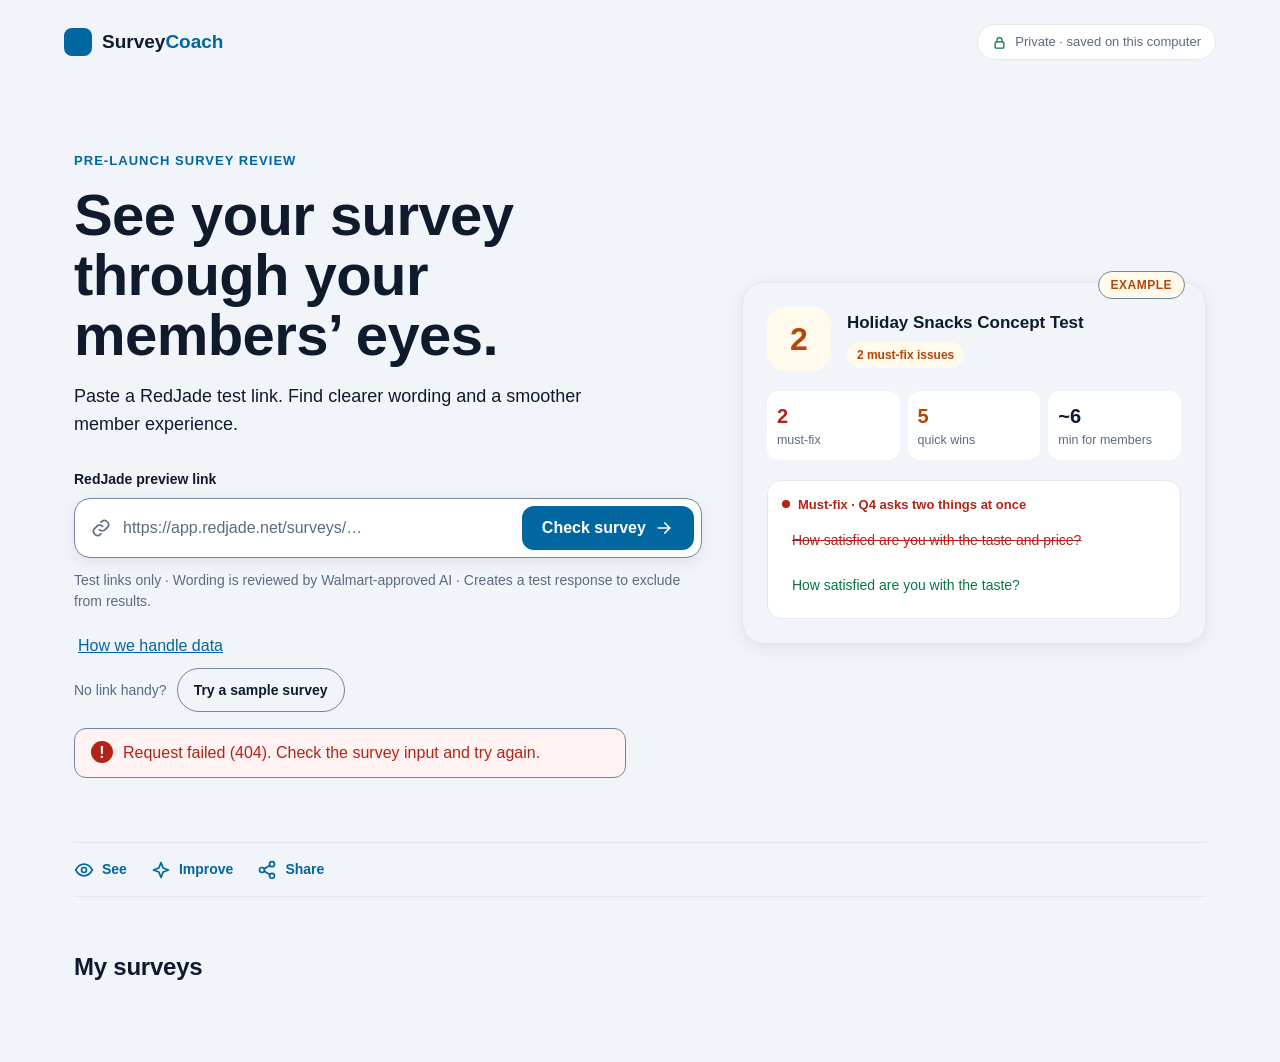
==== commit 5a663c9e: "Apply the board copy deck and enforce the claims guard" ====
--- a/site/local.html
+++ b/site/local.html
@@ -40,15 +40,15 @@
         <p id="import-status" role="status" aria-live="polite"></p>
       </div>
 
-      <figure class="example" role="img" aria-label="Example review result: 2 issues to fix before launch, a scoped review, a suggested rewrite of a double-barrelled question, and about 6 minutes for members.">
+      <figure class="example" role="img" aria-label="Example review result: 2 must-fix issues, a scoped review, a suggested rewrite of a double-barrelled question, and about 6 minutes for members.">
         <div class="example-tag" aria-hidden="true">Example</div>
         <div class="example-head" aria-hidden="true">
           <div class="example-check" aria-hidden="true">2</div>
-          <div><p class="example-title">Holiday Snacks Concept Test</p><span class="chip almost_ready">2 issues to fix before launch</span></div>
+          <div><p class="example-title">Holiday Snacks Concept Test</p><span class="chip almost_ready">2 must-fix issues</span></div>
         </div>
-        <ul class="example-stats" aria-hidden="true"><li><b class="red">2</b>fix before launch</li><li><b class="amber">5</b>worth a look</li><li><b>~6</b>min for members</li></ul>
+        <ul class="example-stats" aria-hidden="true"><li><b class="red">2</b>must-fix</li><li><b class="amber">5</b>quick wins</li><li><b>~6</b>min for members</li></ul>
         <div class="example-fix" aria-hidden="true">
-          <p class="fix-label"><i class="dot-red"></i>Fix before launch · Q4 asks two things at once</p>
+          <p class="fix-label"><i class="dot-red"></i>Must-fix · Q4 asks two things at once</p>
           <p class="before">How satisfied are you with the taste and price?</p>
           <p class="after">How satisfied are you with the taste?</p>
         </div>
--- a/site/design-system.css
+++ b/site/design-system.css
@@ -86,7 +86,14 @@
 .workspace-shell .review-details { margin:16px 0; padding:12px 18px; }
 .review-details > summary { display:flex; align-items:center; cursor:pointer; font-weight:700; }
 .review-details .workflow-panel { border:0; background:transparent; padding:12px 0; }
-.reconstruction-note { color:var(--muted); font-size:13px; margin:8px 0 14px; }
+.about-sheet { margin:auto; width:min(680px, calc(100% - 32px)); max-height:calc(100dvh - 48px); overflow:auto; overscroll-behavior:contain; padding:24px; border:1px solid var(--line-strong); border-radius:var(--r-lg); background:var(--surface); color:var(--text); box-shadow:var(--shadow-3); }
+.about-sheet::backdrop { background:var(--phone-frame); opacity:.65; }
+.about-sheet h2 { font-size:var(--fs-22); margin:16px 0; }
+.about-sheet h3 { font-size:var(--fs-16); margin:20px 0 8px; }
+.about-sheet p,.about-sheet li,.about-sheet summary,.about-sheet a { font-size:var(--fs-14); overflow-wrap:anywhere; }
+.about-sheet p { margin:8px 0; }
+.about-sheet ul { padding-left:20px; }
+.about-sheet a { display:block; min-height:44px; padding:10px 0; }
 .image-reminder { color:var(--attention); background:var(--attention-soft); border:1px solid var(--attention); padding:10px; border-radius:8px; font-size:12px; margin:8px 0 16px; }
 .media-wrap .media { width:100%; box-sizing:border-box; overflow:hidden; display:grid; place-items:center; }
 .media-wrap .media > span { text-align:center; padding:8px; font-size:12px; overflow-wrap:anywhere; }
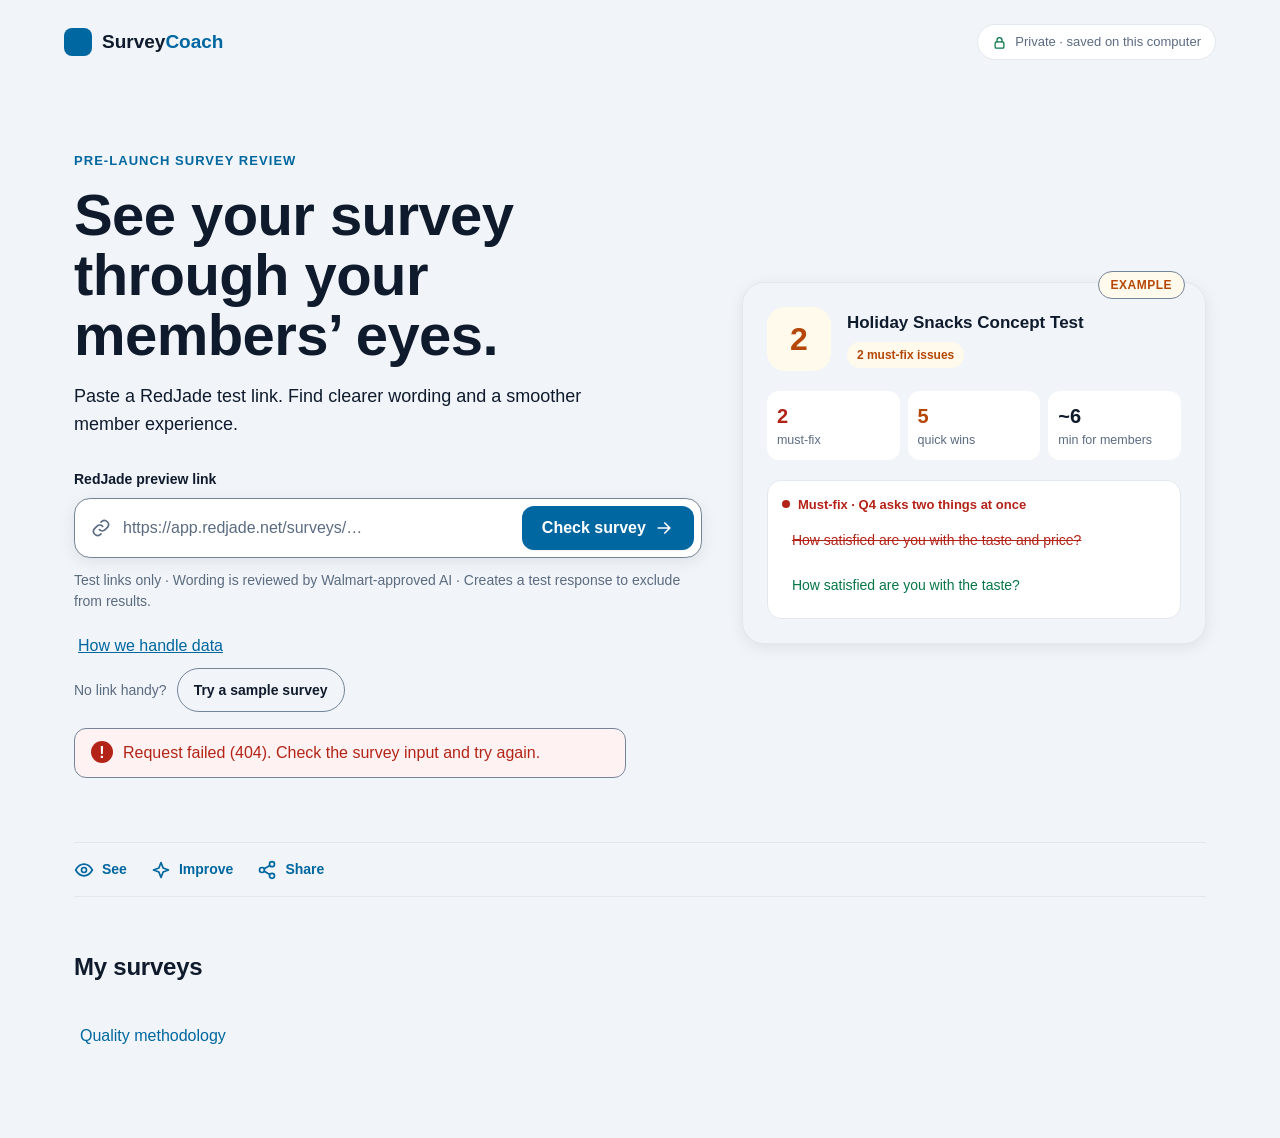
==== commit fa5af706: "Project assessed survey quality and explain review methodology" ====
--- a/site/local.html
+++ b/site/local.html
@@ -5,7 +5,7 @@
   <title>SurveyCoach · My surveys</title>
   <link rel="stylesheet" href="styles.css"><link rel="stylesheet" href="home.css">
   <link rel="stylesheet" href="design-system.css">
-</head>
+<link rel="stylesheet" href="quality.css"></head>
 <body class="home">
   <a class="skip" href="#workspace">Skip to workspace</a>
   <header class="app-header home-header">
@@ -75,6 +75,6 @@
       <p class="pilot-note">Local pilot, not an automatic launch approval. Check AI advice before using it.</p>
     </dialog>
   </main>
-  <script src="dom.js"></script><script src="icons.js"></script><script src="about.js"></script><script src="entry.js"></script><script src="workflow.js"></script>
+  <script src="dom.js"></script><script src="icons.js"></script><script src="quality.js"></script><script src="about.js"></script><script src="entry.js"></script><script src="workflow.js"></script>
 </body>
 </html>
--- a/site/quality.css
+++ b/site/quality.css
@@ -0,0 +1,22 @@
+/* Understated evidence card; quality never takes a readiness colour. */
+.quality-card { border:1px solid var(--line); border-radius:var(--r-lg); background:var(--surface); padding:var(--s-5); margin:var(--s-5) 0; }
+.quality-card h3 { font-size:var(--fs-16); margin:0 0 var(--s-2); }
+.quality-card p { margin:var(--s-2) 0; }
+.quality-card .quality-value { font-size:var(--fs-40); font-weight:650; letter-spacing:-.03em; font-variant-numeric:tabular-nums; line-height:1.2; }
+.quality-value span { font-size:var(--fs-18); font-weight:400; color:var(--muted); }
+.quality-context,.quality-compact { color:var(--muted); font-size:var(--fs-14); overflow-wrap:anywhere; }
+.quality-compact { display:block; font-variant-numeric:tabular-nums; }
+.quality-card > p:not(.quality-value) { font-size:var(--fs-14); }
+.quality-dialog { background:var(--surface); color:var(--text); border:1px solid var(--line-strong); border-radius:var(--r-lg); padding:var(--s-5); width:min(640px,calc(100vw - 32px)); max-height:85dvh; overflow:auto; box-shadow:var(--shadow-3); }
+.quality-dialog::backdrop { background:var(--phone-frame); opacity:.45; }
+.quality-dialog h2 { font-size:var(--fs-22); }
+.quality-dialog > button { float:right; min-width:70px; }
+.quality-dialog p,.quality-dialog li { overflow-wrap:anywhere; }
+.quality-footer { padding:var(--s-4) 0; }
+.energy-info { min-width:44px; min-height:44px; font-size:var(--fs-22); vertical-align:middle; }
+#survey-style { border:0; padding:0; margin:var(--s-4) 0; min-width:0; }
+#survey-style legend { font-size:var(--fs-14); font-weight:650; }
+#survey-style .survey-style-options { gap:var(--s-2); }
+#survey-style label { font-size:var(--fs-14); }
+#survey-style .meta { max-width:65ch; }
+@media (max-width:759px) { .quality-card { padding:var(--s-4); } }
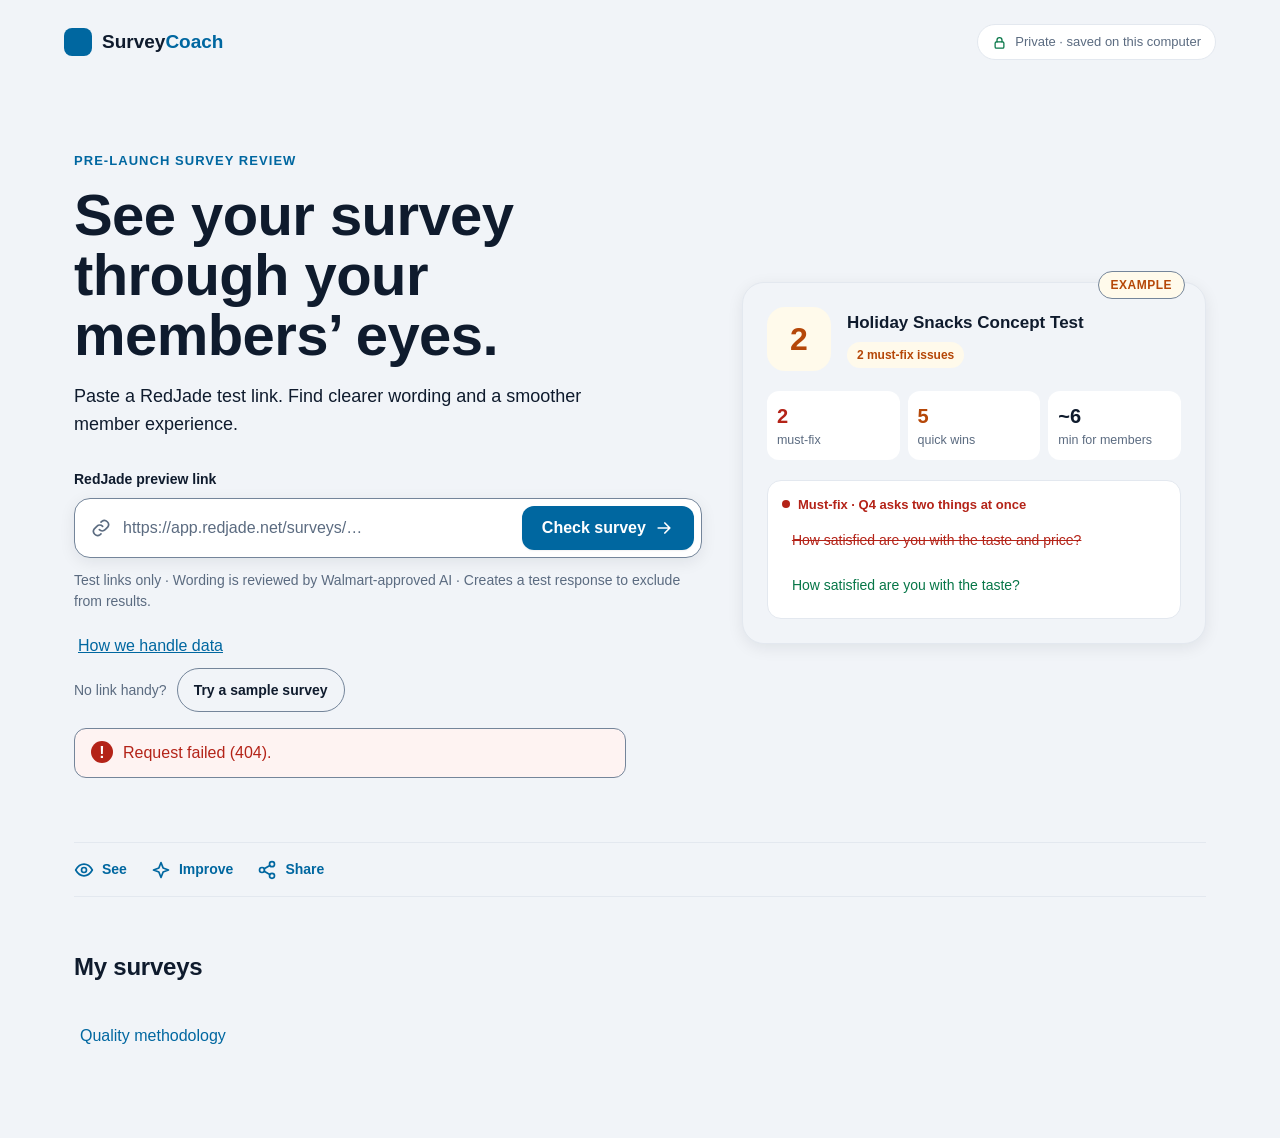
==== commit 86a2d469: "Add truthful review loading transition and same-job recovery" ====
--- a/site/local.html
+++ b/site/local.html
@@ -5,7 +5,7 @@
   <title>SurveyCoach · My surveys</title>
   <link rel="stylesheet" href="styles.css"><link rel="stylesheet" href="home.css">
   <link rel="stylesheet" href="design-system.css">
-<link rel="stylesheet" href="quality.css"></head>
+<link rel="stylesheet" href="quality.css"><link rel="stylesheet" href="read-progress.css"></head>
 <body class="home">
   <a class="skip" href="#workspace">Skip to workspace</a>
   <header class="app-header home-header">
--- a/site/quality.css
+++ b/site/quality.css
@@ -14,6 +14,8 @@
 .quality-dialog p,.quality-dialog li { overflow-wrap:anywhere; }
 .quality-footer { padding:var(--s-4) 0; }
 .energy-info { min-width:44px; min-height:44px; font-size:var(--fs-22); vertical-align:middle; }
+.energy-info-wrap { display:inline-block; position:relative; font-weight:400; }
+.energy-tooltip { position:absolute; z-index:10; inset-block-start:100%; inset-inline-start:50%; transform:translateX(-50%); width:min(280px,70vw); padding:var(--s-3); background:var(--surface); color:var(--text); border:1px solid var(--line-strong); border-radius:var(--r-sm); box-shadow:var(--shadow-2); font-size:var(--fs-14); line-height:1.5; letter-spacing:normal; }
 #survey-style { border:0; padding:0; margin:var(--s-4) 0; min-width:0; }
 #survey-style legend { font-size:var(--fs-14); font-weight:650; }
 #survey-style .survey-style-options { gap:var(--s-2); }
--- a/site/read-progress.css
+++ b/site/read-progress.css
@@ -0,0 +1,40 @@
+/* Shared by Home and rechecks; scoped so the saved review stays untouched. */
+.read-progress {
+  --read-ink:#173b37; --read-muted:#465f5a; --read-accent:#176b58;
+  margin:20px 0 0; padding:22px; border:1px solid #b5d4ca; border-radius:20px;
+  color:var(--read-ink); background:linear-gradient(145deg,#f2faf6,#fff 75%);
+  box-shadow:0 12px 32px #173b370b; text-align:left; min-width:0;
+}
+.read-progress *, .read-progress *::before { box-sizing:border-box; }
+.read-progress .read-progress-heading { display:flex; gap:12px; align-items:center; }
+.read-progress .reading-eyebrow { margin:0 0 5px; color:var(--read-muted); font-size:10px; font-weight:750; letter-spacing:.11em; }
+.read-progress h2 { margin:0; font-size:23px; line-height:1.2; letter-spacing:-.035em; }
+.read-progress .reading-pulse { width:26px; height:26px; flex:none; border:2px solid #bad4ca; border-top-color:var(--read-accent); border-radius:50%; animation:read-wait 1.6s linear infinite; }
+.read-progress .read-progress-body { display:grid; grid-template-columns:100px minmax(0,1fr); gap:20px; align-items:start; margin-top:24px; }
+.read-progress .reading-phone { width:100px; min-height:174px; margin:0; padding:10px 7px; border:3px solid #385952; border-radius:18px; background:#fff; display:flex; flex-direction:column; justify-content:center; align-items:center; gap:12px; overflow:hidden; }
+.read-progress .reading-phone > svg { width:26px; height:26px; color:var(--read-accent); }
+.read-progress .reading-phone span { font-size:10px; line-height:1.5; text-align:center; color:var(--read-muted); }
+.read-progress .reading-phone img { width:100%; max-height:260px; object-fit:contain; display:block; }
+.read-progress #reading-progress { margin:0 0 7px; font-weight:700; font-size:15px; line-height:1.4; overflow-wrap:anywhere; }
+.read-progress #reading-context { margin:0; font-size:12px; line-height:1.6; color:var(--read-muted); }
+.read-progress #reading-steps { display:grid; gap:9px; margin:16px 0 0; padding:0; list-style:none; font-size:12px; }
+.read-progress #reading-steps li { display:flex; gap:8px; align-items:center; color:var(--read-muted); line-height:1.35; }
+.read-progress #reading-steps svg { width:15px; height:15px; flex:none; }
+.read-progress #reading-steps [aria-current=step] { font-weight:750; color:var(--read-ink); }
+.read-progress #reading-steps [data-complete=true] { color:var(--read-accent); }
+.read-progress .reading-connection { border-top:1px solid #cbded6; margin-top:20px; padding-top:12px; color:var(--read-muted); font-size:11px; line-height:1.5; }
+.read-progress #reading-elapsed { font-variant-numeric:tabular-nums; font-weight:700; }
+.read-progress #reading-response { margin:4px 0 0; }
+.read-progress #reading-actions:empty { display:none; }
+.read-progress #reading-actions { margin-top:14px; }
+.read-progress button { max-width:100%; white-space:normal; }
+.read-progress button:focus-visible { outline:3px solid #176b58; outline-offset:4px; }
+.read-progress[data-paused=true] .reading-pulse { animation:none; border-color:#6a827b; }
+@keyframes read-wait { to { transform:rotate(360deg); } }
+@media (prefers-reduced-motion:reduce) { .read-progress .reading-pulse { animation:none; } }
+@media (max-width:360px) {
+  .read-progress { padding:16px; border-radius:16px; }
+  .read-progress h2 { font-size:20px; }
+  .read-progress .read-progress-body { grid-template-columns:68px minmax(0,1fr); gap:12px; }
+  .read-progress .reading-phone { width:68px; min-height:128px; border-radius:13px; padding:7px 4px; }
+}
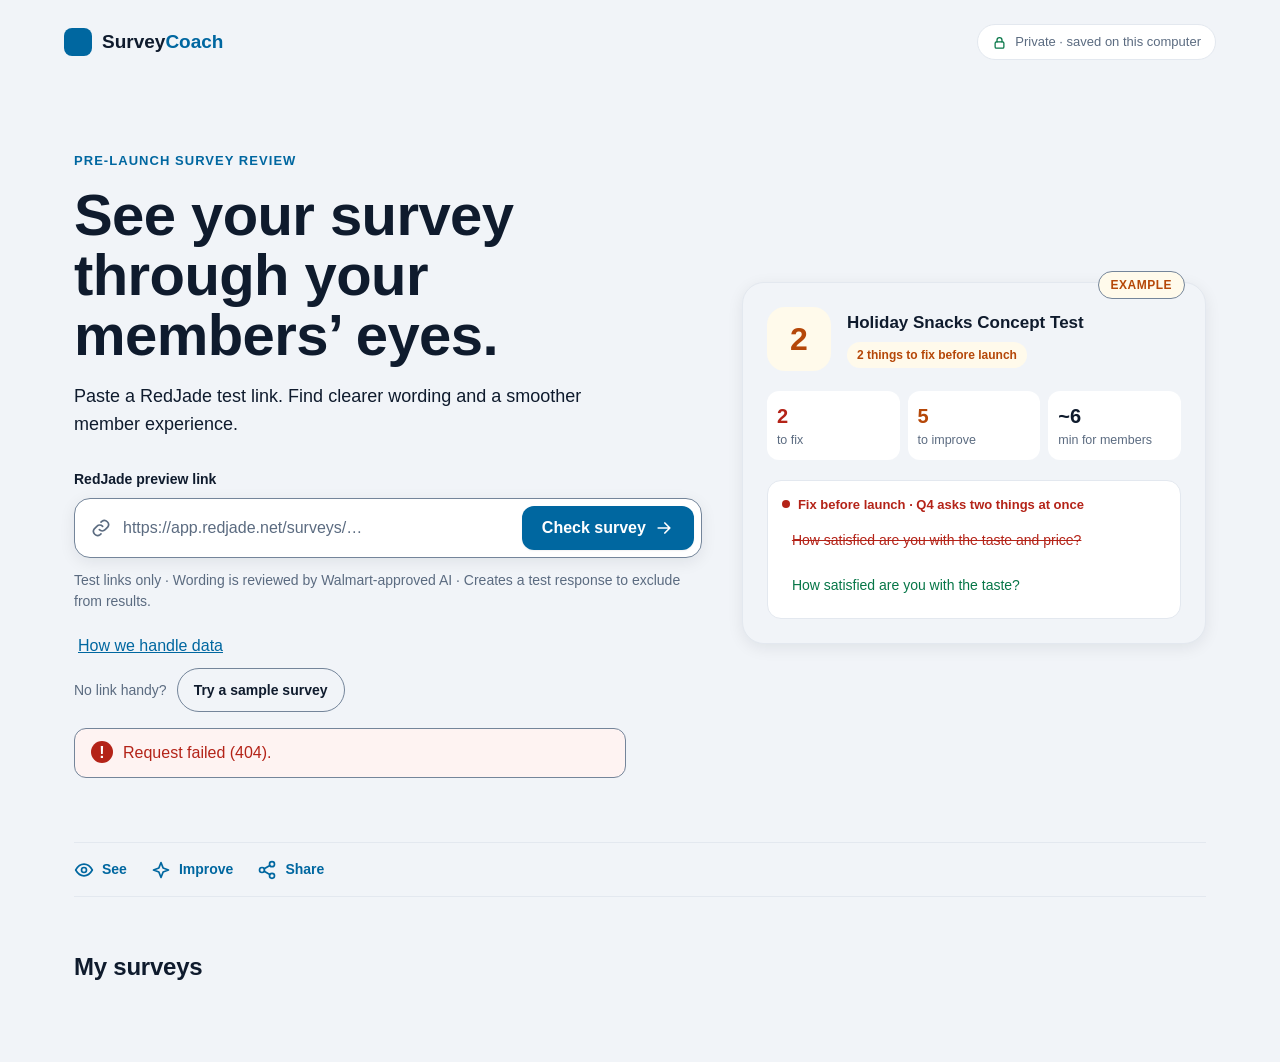
==== commit f227a643: "site: shared header, verdict page, state-based Home card, copy updates (1B, WIP tests)" ====
--- a/site/local.html
+++ b/site/local.html
@@ -5,7 +5,7 @@
   <title>SurveyCoach · My surveys</title>
   <link rel="stylesheet" href="styles.css"><link rel="stylesheet" href="home.css">
   <link rel="stylesheet" href="design-system.css">
-<link rel="stylesheet" href="quality.css"><link rel="stylesheet" href="read-progress.css"></head>
+<link rel="stylesheet" href="states.css"><link rel="stylesheet" href="quality.css"><link rel="stylesheet" href="read-progress.css"></head>
 <body class="home">
   <a class="skip" href="#workspace">Skip to workspace</a>
   <header class="app-header home-header">
@@ -40,15 +40,15 @@
         <p id="import-status" role="status" aria-live="polite"></p>
       </div>
 
-      <figure class="example" role="img" aria-label="Example review result: 2 must-fix issues, a scoped review, a suggested rewrite of a double-barrelled question, and about 6 minutes for members.">
+      <figure class="example" role="img" aria-label="Example review result: 2 things to fix before launch, a suggested rewrite of a double-barrelled question, and about 6 minutes for members.">
         <div class="example-tag" aria-hidden="true">Example</div>
         <div class="example-head" aria-hidden="true">
           <div class="example-check" aria-hidden="true">2</div>
-          <div><p class="example-title">Holiday Snacks Concept Test</p><span class="chip almost_ready">2 must-fix issues</span></div>
+          <div><p class="example-title">Holiday Snacks Concept Test</p><span class="chip almost_ready">2 things to fix before launch</span></div>
         </div>
-        <ul class="example-stats" aria-hidden="true"><li><b class="red">2</b>must-fix</li><li><b class="amber">5</b>quick wins</li><li><b>~6</b>min for members</li></ul>
+        <ul class="example-stats" aria-hidden="true"><li><b class="red">2</b>to fix</li><li><b class="amber">5</b>to improve</li><li><b>~6</b>min for members</li></ul>
         <div class="example-fix" aria-hidden="true">
-          <p class="fix-label"><i class="dot-red"></i>Must-fix · Q4 asks two things at once</p>
+          <p class="fix-label"><i class="dot-red"></i>Fix before launch · Q4 asks two things at once</p>
           <p class="before">How satisfied are you with the taste and price?</p>
           <p class="after">How satisfied are you with the taste?</p>
         </div>
@@ -75,6 +75,6 @@
       <p class="pilot-note">Local pilot, not an automatic launch approval. Check AI advice before using it.</p>
     </dialog>
   </main>
-  <script src="dom.js"></script><script src="icons.js"></script><script src="quality.js"></script><script src="about.js"></script><script src="entry.js"></script><script src="workflow.js"></script>
+  <script src="dom.js"></script><script src="icons.js"></script><script src="states.js"></script><script src="quality.js"></script><script src="about.js"></script><script src="entry.js"></script><script src="card-status.js"></script><script src="home-card.js"></script><script src="workflow.js"></script>
 </body>
 </html>
--- a/site/home.css
+++ b/site/home.css
@@ -110,18 +110,12 @@
   .example, .survey-card:hover { transform: none; }
 }
 
-/* Compact story and supplied signal states: symbols plus accessible words, not colour alone. */
+/* Compact story. Survey cards show one state chip (states.css): symbol plus words, never colour alone. */
+.survey-card .card-action { justify-self:start; margin-top:var(--s-1); }
 #data-handling { justify-self:start; text-decoration:underline; padding:0 4px; }
 .narrative { display:flex; flex-wrap:wrap; gap:24px; list-style:none; padding:16px 0; border-block:1px solid var(--line); }
 .narrative li { display:flex; gap:8px; align-items:center; color:var(--accent); font-weight:650; font-size:var(--fs-14); }
-.signals { display:flex; gap:10px; flex-wrap:wrap; }
-.signal-dot { display:grid; place-items:center; width:24px; height:24px; border:1px solid currentColor; border-radius:var(--r-pill); }
 .home .survey-card { border-color:var(--line-strong); }
-.survey-card .chip { width:fit-content; gap:6px; font-size:var(--fs-12); }
-[data-state=needs_work] { color:var(--critical); }
-[data-state=mixed] { color:var(--attention); }
-[data-state=strong] { color:var(--positive); }
-[data-state=unknown] { color:var(--muted); }
 .reading-preview { margin:24px auto; max-width:320px; text-align:center; }
 .reading-phone { width:220px; min-height:300px; margin:0 auto 16px; display:grid; place-items:center; padding:12px; border:4px solid var(--phone-frame); border-radius:var(--r-lg); background:var(--surface); }
 .reading-phone img { width:100%; max-height:320px; object-fit:contain; }
--- a/site/design-system.css
+++ b/site/design-system.css
@@ -4,17 +4,22 @@
   --text:#0F1B2D; --muted:#5B6B80; --accent:#0067A0; --accent-soft:#E6F1F8; --on-accent:#FFFFFF;
   --critical:#B42318; --critical-soft:#FEF3F2; --attention:#B54708; --attention-soft:#FFFAEB;
   --positive:#067647; --positive-soft:#ECFDF3; --mark:#FFF1B8;
+  /* Four-state language: violet for "You check"; the warm accent is reserved for success moments (completion, sign-off). */
+  --you-check:#5B3FA3; --you-check-soft:#F2EEFB; --celebrate:#8A4B00; --celebrate-soft:#FFF4D9;
   --zone-fresh:#B9D9EC; --zone-builds:#F6D28B; --zone-high:#F2A99F;
   --phone-bg:#FFFFFF; --phone-text:#1D2939; --phone-frame:#0F1B2D;
   --phone-muted:var(--muted); --phone-line:var(--line-strong); --phone-accent:var(--accent);
   --phone-surface:var(--surface-2);
+  --read-ink:var(--text); --read-muted:var(--muted); --read-accent:var(--positive);
+  --read-bg:var(--positive-soft); --read-surface:var(--surface); --read-line:var(--line-strong);
+  --read-frame:var(--phone-frame); --read-divider:var(--line); --read-shadow:var(--shadow-2);
   --shadow-1:0 1px 2px rgba(16,24,40,.06); --shadow-2:0 4px 16px rgba(16,24,40,.08); --shadow-3:0 16px 48px rgba(16,24,40,.14);
   --font:-apple-system,BlinkMacSystemFont,"SF Pro Text","Segoe UI",Roboto,"Helvetica Neue",Arial,sans-serif;
   --fs-12:12px; --fs-14:14px; --fs-16:16px; --fs-18:18px; --fs-22:22px; --fs-28:28px; --fs-40:40px; --fs-56:56px;
   --r-sm:8px; --r-md:12px; --r-lg:20px; --r-pill:999px;
   --s-1:4px; --s-2:8px; --s-3:12px; --s-4:16px; --s-5:24px; --s-6:32px; --s-7:48px; --s-8:64px;
   --ease:cubic-bezier(.2,.8,.2,1); --dur-1:120ms; --dur-2:220ms; --dur-3:360ms;
-  --content:1200px; --bar:64px;
+  --content:1200px; --bar:64px; --header-h:69px;  /* header.js replaces this with the header's real height */
 }
 html { scroll-padding-top:calc(var(--bar) + 72px); }
 body { background:var(--bg); color:var(--text); font:var(--fs-16)/1.5 var(--font); -webkit-font-smoothing:antialiased; -moz-osx-font-smoothing:grayscale; }
@@ -38,10 +43,11 @@
 .app-header nav { display:flex; align-items:center; gap:20px; flex-wrap:wrap; }
 .app-header nav a { min-height:44px; display:inline-flex; align-items:center; }
 .pill { border:1px solid var(--line); background:var(--surface); border-radius:999px; padding:7px 14px; color:var(--muted); font-size:13px; }
-.btn,.go { min-height:44px; display:inline-flex; align-items:center; justify-content:center; gap:8px; padding:0 20px; border:0; border-radius:var(--r-md); background:var(--surface); color:var(--text); font-weight:700; text-decoration:none; }
+.btn,.go { min-height:44px; display:inline-flex; align-items:center; justify-content:center; gap:8px; padding:0 20px; border:0; border-radius:var(--r-md); background:var(--accent-soft); color:var(--accent); font-weight:700; text-decoration:none; }
 .btn { border:1px solid var(--line-strong); }
 .btn-primary,.go { background:var(--accent); color:var(--on-accent); border:0; }
-.btn-secondary { background:var(--surface); border:1px solid var(--line-strong); color:var(--text); }
+/* A tinted fill and accent text keep buttons apart from text inputs, which are white with dark text. */
+.btn-secondary { background:var(--accent-soft); border:1px solid var(--line-strong); color:var(--accent); }
 .btn-text { background:transparent; border:0; color:var(--accent); }
 .btn:hover,.go:hover { text-decoration:underline; }
 .workflow-panel,.fix-card,.card,.survey-card { border:1px solid var(--line); border-radius:var(--r-lg); background:var(--surface); }
@@ -58,11 +64,9 @@
 .pill[data-tone=neutral]::before { content:'i'; }
 .chip { display:inline-flex; align-items:center; border-radius:999px; padding:4px 10px; font-size:12px; font-weight:650; }
 [data-tone=error] { border:1px solid var(--critical); background:var(--critical-soft); color:var(--critical); padding:14px; border-radius:12px; }
+[data-tone=notice] { border:1px solid var(--line-strong); padding:14px; border-radius:12px; background:var(--surface-2); }
 [data-tone=progress] { border:1px solid var(--accent); padding:14px; border-radius:12px; background:var(--surface-2); }
 .workspace-shell { max-width:var(--content); margin:auto; padding:12px 24px 48px; }
-.workspace-heading { display:flex; align-items:center; justify-content:space-between; gap:20px; flex-wrap:wrap; margin:12px 0 20px; }
-.workspace-heading h1 { font-size:clamp(24px,3vw,38px); line-height:1.15; margin-bottom:10px; }
-.workspace-heading p { color:var(--muted); }
 .workspace-shell .topbar { border:1px solid var(--line); border-radius:var(--r-lg); background:var(--surface); padding:20px; }
 .workspace-shell .topbar > .brand,.workspace-shell .topbar > .pick { display:none; }
 .workspace-shell .head-text h1,.workspace-shell .head-text h2 { font-size:clamp(20px,2vw,28px); }
@@ -106,7 +110,7 @@
   body:not(.home) > .app-header { padding:4px 12px; }
   body:not(.home) > .app-header .brand-mark { width:22px; height:22px; }
   body:not(.home) > .topbar { padding-top:5px; padding-bottom:5px; }
-  .app-header .pill { display:none; } .workspace-heading { margin-top:8px; gap:10px; }
+  .app-header .pill { display:none; }
   .workspace-shell .studio { display:flex; flex-direction:column; gap:12px; }
   .workspace-shell .rail,.workspace-shell .stage,.workspace-shell .coach { width:100%; }
   .workspace-shell .rail { position:static; max-height:130px; border-right:4px solid var(--accent); scroll-snap-type:x proximity; }
--- a/site/states.css
+++ b/site/states.css
@@ -0,0 +1,15 @@
+/* State chips: tokens only. Each state has its own icon shape, so colour is never the only cue. */
+.state-chip { display:inline-flex; align-items:center; gap:var(--s-2); width:fit-content; min-height:28px; padding:2px 12px 2px 8px; border:1px solid currentColor; border-radius:var(--r-pill); font-size:var(--fs-14); font-weight:700; line-height:1.3; white-space:nowrap; }
+.state-chip svg { flex:none; }
+.state-chip[data-state=fix_before_launch] { background:var(--critical); color:var(--on-accent); border-color:var(--critical); }
+.state-chip[data-state=worth_improving] { background:var(--attention-soft); color:var(--attention); }
+.state-chip[data-state=you_check] { background:var(--you-check-soft); color:var(--you-check); }
+.state-chip[data-state=looks_good] { background:var(--positive-soft); color:var(--positive); }
+.state-chip[data-state=none] { background:var(--surface-2); color:var(--muted); border-color:var(--line-strong); }
+/* A bare state icon (in lists and tiles) takes the same colour as its chip. */
+.state-icon { display:inline-flex; flex:none; }
+.state-icon[data-state=fix_before_launch] { color:var(--critical); }
+.state-icon[data-state=worth_improving] { color:var(--attention); }
+.state-icon[data-state=you_check] { color:var(--you-check); }
+.state-icon[data-state=looks_good] { color:var(--positive); }
+.state-icon[data-state=none] { color:var(--muted); }
--- a/site/read-progress.css
+++ b/site/read-progress.css
@@ -1,17 +1,16 @@
 /* Shared by Home and rechecks; scoped so the saved review stays untouched. */
 .read-progress {
-  --read-ink:#173b37; --read-muted:#465f5a; --read-accent:#176b58;
-  margin:20px 0 0; padding:22px; border:1px solid #b5d4ca; border-radius:20px;
-  color:var(--read-ink); background:linear-gradient(145deg,#f2faf6,#fff 75%);
-  box-shadow:0 12px 32px #173b370b; text-align:left; min-width:0;
+  margin:20px 0 0; padding:22px; border:1px solid var(--read-line); border-radius:20px;
+  color:var(--read-ink); background:var(--read-bg);
+  box-shadow:var(--read-shadow); text-align:left; min-width:0;
 }
 .read-progress *, .read-progress *::before { box-sizing:border-box; }
 .read-progress .read-progress-heading { display:flex; gap:12px; align-items:center; }
 .read-progress .reading-eyebrow { margin:0 0 5px; color:var(--read-muted); font-size:10px; font-weight:750; letter-spacing:.11em; }
 .read-progress h2 { margin:0; font-size:23px; line-height:1.2; letter-spacing:-.035em; }
-.read-progress .reading-pulse { width:26px; height:26px; flex:none; border:2px solid #bad4ca; border-top-color:var(--read-accent); border-radius:50%; animation:read-wait 1.6s linear infinite; }
+.read-progress .reading-pulse { width:26px; height:26px; flex:none; border:2px solid var(--read-line); border-top-color:var(--read-accent); border-radius:50%; animation:read-wait 1.6s linear infinite; }
 .read-progress .read-progress-body { display:grid; grid-template-columns:100px minmax(0,1fr); gap:20px; align-items:start; margin-top:24px; }
-.read-progress .reading-phone { width:100px; min-height:174px; margin:0; padding:10px 7px; border:3px solid #385952; border-radius:18px; background:#fff; display:flex; flex-direction:column; justify-content:center; align-items:center; gap:12px; overflow:hidden; }
+.read-progress .reading-phone { width:100px; min-height:174px; margin:0; padding:10px 7px; border:3px solid var(--read-frame); border-radius:18px; background:var(--read-surface); display:flex; flex-direction:column; justify-content:center; align-items:center; gap:12px; overflow:hidden; }
 .read-progress .reading-phone > svg { width:26px; height:26px; color:var(--read-accent); }
 .read-progress .reading-phone span { font-size:10px; line-height:1.5; text-align:center; color:var(--read-muted); }
 .read-progress .reading-phone img { width:100%; max-height:260px; object-fit:contain; display:block; }
@@ -22,14 +21,14 @@
 .read-progress #reading-steps svg { width:15px; height:15px; flex:none; }
 .read-progress #reading-steps [aria-current=step] { font-weight:750; color:var(--read-ink); }
 .read-progress #reading-steps [data-complete=true] { color:var(--read-accent); }
-.read-progress .reading-connection { border-top:1px solid #cbded6; margin-top:20px; padding-top:12px; color:var(--read-muted); font-size:11px; line-height:1.5; }
+.read-progress .reading-connection { border-top:1px solid var(--read-divider); margin-top:20px; padding-top:12px; color:var(--read-muted); font-size:11px; line-height:1.5; }
 .read-progress #reading-elapsed { font-variant-numeric:tabular-nums; font-weight:700; }
 .read-progress #reading-response { margin:4px 0 0; }
 .read-progress #reading-actions:empty { display:none; }
 .read-progress #reading-actions { margin-top:14px; }
 .read-progress button { max-width:100%; white-space:normal; }
-.read-progress button:focus-visible { outline:3px solid #176b58; outline-offset:4px; }
-.read-progress[data-paused=true] .reading-pulse { animation:none; border-color:#6a827b; }
+.read-progress button:focus-visible { outline:3px solid var(--read-accent); outline-offset:4px; }
+.read-progress[data-paused=true] .reading-pulse { animation:none; border-color:var(--read-muted); }
 @keyframes read-wait { to { transform:rotate(360deg); } }
 @media (prefers-reduced-motion:reduce) { .read-progress .reading-pulse { animation:none; } }
 @media (max-width:360px) {
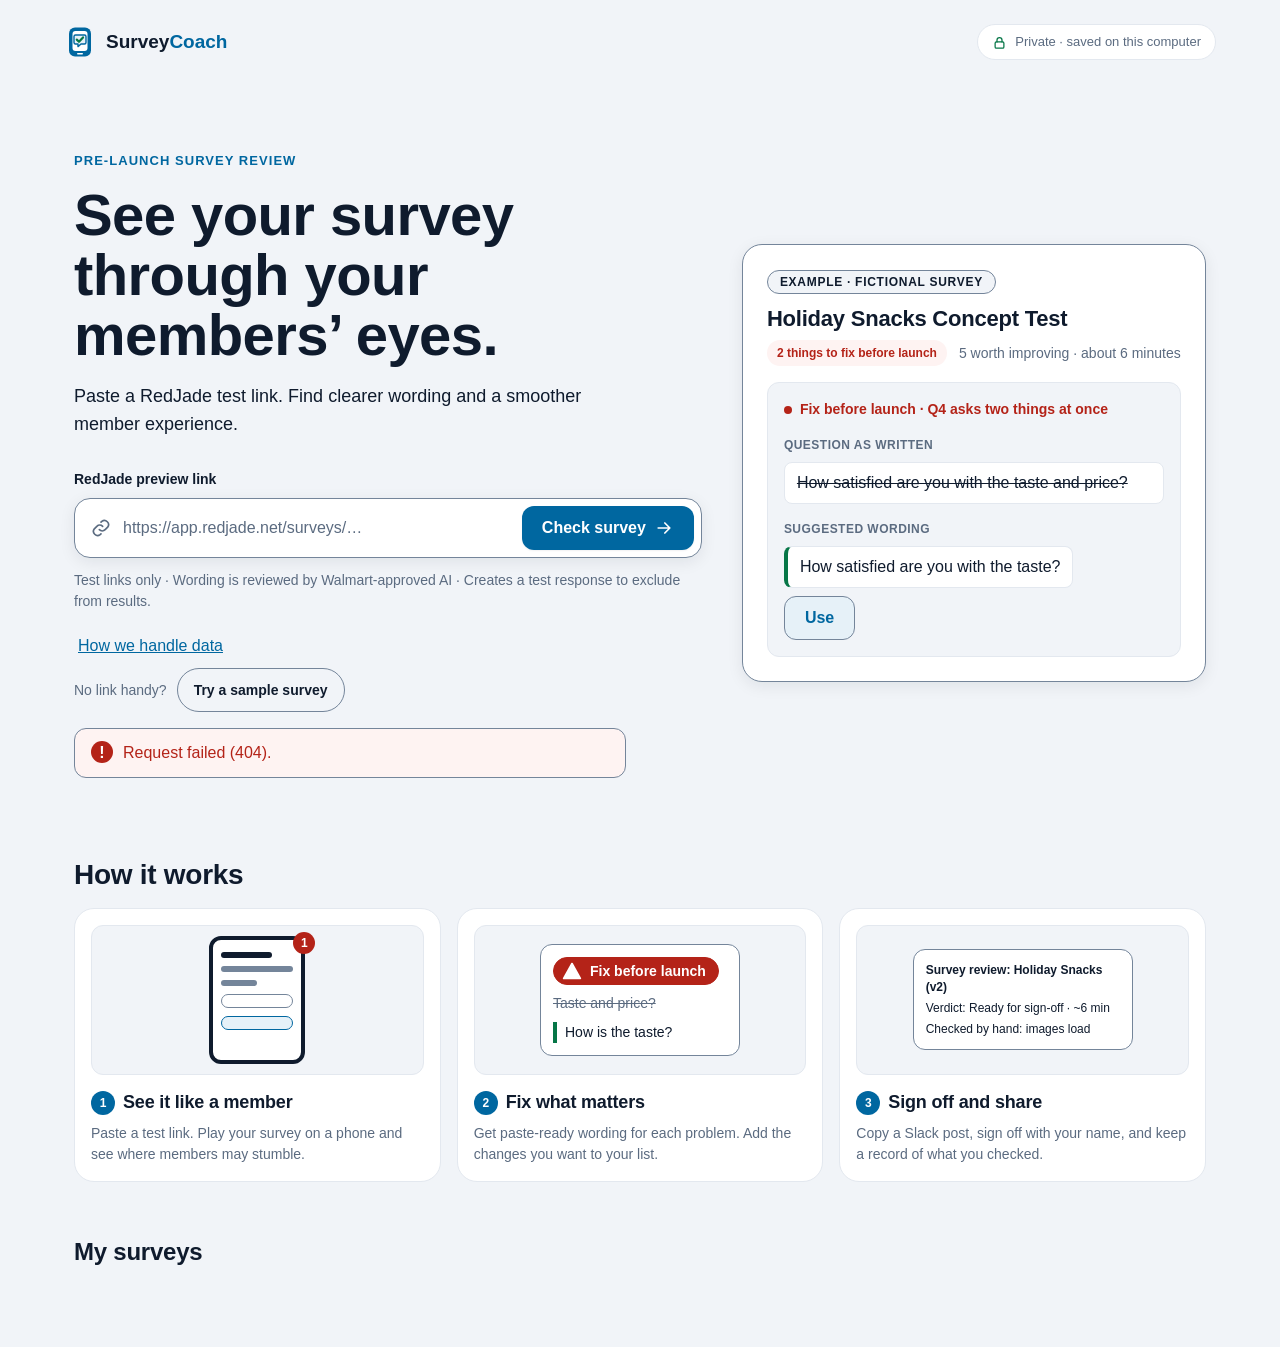
==== commit 0950c882: "home: three-step How it works with micro-visuals, interactive example (Use/Reset, live message), log" ====
--- a/site/local.html
+++ b/site/local.html
@@ -3,13 +3,13 @@
 <head>
   <meta charset="utf-8"><meta name="viewport" content="width=device-width, initial-scale=1">
   <title>SurveyCoach · My surveys</title>
-  <link rel="stylesheet" href="styles.css"><link rel="stylesheet" href="home.css">
+  <link rel="stylesheet" href="styles.css"><link rel="stylesheet" href="home.css"><link rel="stylesheet" href="logo.css"><link rel="stylesheet" href="home-how.css">
   <link rel="stylesheet" href="design-system.css">
 <link rel="stylesheet" href="states.css"><link rel="stylesheet" href="quality.css"><link rel="stylesheet" href="read-progress.css"></head>
 <body class="home">
   <a class="skip" href="#workspace">Skip to workspace</a>
   <header class="app-header home-header">
-    <a href="local.html" class="brand app-brand"><span class="brand-mark" aria-hidden="true"></span><span class="brand-word">Survey<span>Coach</span></span></a>
+    <a href="local.html" class="brand app-brand" aria-label="SurveyCoach home"><span id="home-logo"></span><span class="brand-word" aria-hidden="true">Survey<span>Coach</span></span></a>
     <span class="pill"><svg aria-hidden="true" viewBox="0 0 24 24"><rect x="5" y="11" width="14" height="10" rx="2"/><path d="M8 11V8a4 4 0 0 1 8 0v3"/></svg>Private · saved on this computer</span>
   </header>
 
@@ -29,7 +29,7 @@
           </div>
           <p id="test-notice" class="help">Test links only · Wording is reviewed by Walmart-approved AI · Creates a test response to exclude from results.</p>
           <button type="button" id="data-handling" class="btn-text" aria-haspopup="dialog">How we handle data</button>
-          <details class="import" hidden>
+          <details class="import developer-only" hidden>
             <summary>Import a snapshot file instead</summary>
             <label for="snapshot">Survey snapshot file (.json)</label>
             <input id="snapshot" type="file" accept=".json,application/json">
@@ -40,24 +40,29 @@
         <p id="import-status" role="status" aria-live="polite"></p>
       </div>
 
-      <figure class="example" role="img" aria-label="Example review result: 2 things to fix before launch, a suggested rewrite of a double-barrelled question, and about 6 minutes for members.">
-        <div class="example-tag" aria-hidden="true">Example</div>
-        <div class="example-head" aria-hidden="true">
-          <div class="example-check" aria-hidden="true">2</div>
-          <div><p class="example-title">Holiday Snacks Concept Test</p><span class="chip almost_ready">2 things to fix before launch</span></div>
+      <section class="example" id="example" aria-labelledby="example-h">
+        <p class="example-tag">Example · fictional survey</p>
+        <h2 id="example-h" class="example-title">Holiday Snacks Concept Test</h2>
+        <p class="example-summary"><span id="demo-chip" class="chip needs_work">2 things to fix before launch</span><span class="example-meta">5 worth improving · about 6 minutes</span></p>
+        <div class="example-fix">
+          <p class="fix-label"><i class="dot-red" aria-hidden="true"></i>Fix before launch · Q4 asks two things at once</p>
+          <p class="demo-label">Question as written</p>
+          <p id="demo-question" class="before">How satisfied are you with the taste and price?</p>
+          <div id="demo-suggestion" class="demo-suggestion">
+            <p class="demo-label">Suggested wording</p>
+            <p class="after">How satisfied are you with the taste?</p>
+            <button type="button" class="btn btn-secondary" id="demo-use">Use</button>
+          </div>
+          <div id="demo-done" class="demo-done" hidden><span>Added to your changes.</span><button type="button" class="btn btn-text" id="demo-reset">Reset</button></div>
         </div>
-        <ul class="example-stats" aria-hidden="true"><li><b class="red">2</b>to fix</li><li><b class="amber">5</b>to improve</li><li><b>~6</b>min for members</li></ul>
-        <div class="example-fix" aria-hidden="true">
-          <p class="fix-label"><i class="dot-red"></i>Fix before launch · Q4 asks two things at once</p>
-          <p class="before">How satisfied are you with the taste and price?</p>
-          <p class="after">How satisfied are you with the taste?</p>
-        </div>
-      </figure>
+        <p id="demo-status" class="sr-only" role="status" aria-live="polite"></p>
+      </section>
     </section>
 
-    <ol class="narrative" aria-label="How it works">
-      <li data-icon="eye">See</li><li data-icon="sparkle">Improve</li><li data-icon="share">Share</li>
-    </ol>
+    <section class="how" aria-labelledby="how-h">
+      <h2 id="how-h">How it works</h2>
+      <ol id="how-steps" class="how-steps"></ol>
+    </section>
 
     <section class="library" aria-labelledby="surveys-h">
       <div class="section-head"><h2 id="surveys-h">My surveys</h2><span id="survey-count" class="help"></span></div>
@@ -75,6 +80,6 @@
       <p class="pilot-note">Local pilot, not an automatic launch approval. Check AI advice before using it.</p>
     </dialog>
   </main>
-  <script src="dom.js"></script><script src="icons.js"></script><script src="states.js"></script><script src="quality.js"></script><script src="about.js"></script><script src="entry.js"></script><script src="card-status.js"></script><script src="home-card.js"></script><script src="workflow.js"></script>
+  <script src="dom.js"></script><script src="developer.js"></script><script src="icons.js"></script><script src="logo.js"></script><script src="states.js"></script><script src="quality.js"></script><script src="about.js"></script><script src="entry.js"></script><script src="card-status.js"></script><script src="home-card.js"></script><script src="home-how.js"></script><script src="workflow.js"></script>
 </body>
 </html>
--- a/site/styles.css
+++ b/site/styles.css
@@ -63,15 +63,10 @@
 .phone { width: min(var(--w, 390px), 100%); background: var(--phone-bg); color: var(--phone-text); border: 10px solid var(--phone-frame); border-radius: 38px; overflow: hidden; box-shadow:var(--shadow-2); }
 .phone-bar { display: flex; justify-content: space-between; gap: 8px; padding: 8px 14px; background: var(--phone-surface); font-size: 12px; }
 .phone-screen { height: clamp(360px, calc(100vh - 410px), 560px); overflow: auto; padding: 14px; font-size: 15px; overscroll-behavior: contain; }
-.phone.large .phone-screen { font-size: 19px; }
 .pager { display: flex; justify-content: center; gap: 10px; }
 .pager button { min-height: 44px; padding: 0 18px; border-radius: 999px; border: 1px solid var(--line-strong); background: var(--surface); font-weight: 600; }
 .pager button:disabled { opacity: .45; cursor: default; }
 .timing { margin-top: 12px; text-align: center; color: var(--muted); font-size: 13px; }
-.timebar { position:relative; height:8px; margin:6px auto 0; max-width:390px; border-radius:99px; background:var(--zone-builds); }
-.timebar::before,.timebar::after { content:''; position:absolute; top:0; bottom:0; width:30%; }
-.timebar::before { left:0; background:var(--zone-fresh); border-radius:99px 0 0 99px; }
-.timebar::after { right:0; width:40%; background:var(--zone-high); border-radius:0 99px 99px 0; }
 .timebar i { position:absolute; z-index:1; top:-4px; width:4px; height:16px; border-radius:2px; background:var(--text); transform:translateX(-2px); }
 
 /* ----- inside the phone ----- */
@@ -90,17 +85,8 @@
 .phone-marker.must_fix { color:var(--critical); }
 .phone-marker.on { box-shadow:var(--shadow-1); }
 .opts li.suggested-option { border:2px dashed var(--line-strong); }
-.phone-controls { display:flex; align-items:start; justify-content:space-between; gap:8px; margin-bottom:8px; }
-.phone-settings-wrap { position:relative; }
-#phone-settings-panel { position:absolute; z-index:5; top:48px; left:0; width:260px; padding:8px; background:var(--surface); border:1px solid var(--line-strong); border-radius:var(--r-sm); box-shadow:var(--shadow-2); }
-#phone-settings, .preview-settings select { min-height:44px; border:1px solid var(--line-strong); border-radius:var(--r-sm); background:var(--surface); color:var(--text); padding:6px 12px; }
-.preview-settings label { display:inline-flex; align-items:center; gap:8px; font-size:12px; }
 .preview-tools { margin-bottom:8px; font-size:12px; }
 .preview-tools summary { min-height:24px; cursor:pointer; }
-@media(max-width:700px) {
-  .phone-controls { margin-bottom:0; }
-  #phone-settings { min-height:24px; padding:2px 12px; }
-}
 .opts { list-style: none; padding: 0; margin: 8px 0; display: grid; gap: 8px; }
 .opts li { display: flex; align-items: center; flex-wrap: wrap; gap: 8px; border: 1px solid var(--phone-line); border-radius: 10px; padding: 10px 12px; background: var(--phone-bg); position: relative; }
 .opts li:not(.fold):not(.suggested-option) { display: grid; grid-template-columns: 18px minmax(0, 1fr); align-items: start; }
--- a/site/home.css
+++ b/site/home.css
@@ -1,5 +1,4 @@
 /* Home "launch pad". Scoped to body.home; tokens come from design-system.css. WCAG 2.2 AA. */
-.example-check { display:grid; place-items:center; width:64px; height:64px; border-radius:18px; background:var(--attention-soft); color:var(--attention); font-size:32px; font-weight:750; }
 .home {
   min-height: 100vh; display: flex; flex-direction: column;
   background:var(--surface-2); }
@@ -53,25 +52,11 @@
   background: var(--surface-2); border: 1px solid var(--line-strong); max-width: 62ch; position: relative; overflow: hidden; }
 #import-status[data-tone="error"] { background: var(--critical-soft); border-color: var(--line-strong); color: var(--critical); }
 #import-status[data-tone="error"]::before { content: "!"; flex: none; display: grid; place-items: center; width: 22px; height: 22px; border-radius: 50%; background: var(--critical); color: var(--on-accent); font-weight: 800; }
-/* example result (decorative content exposed as one labelled image) */
-.example { position: relative; margin: 0; padding: 24px; border-radius: 22px; background:var(--surface-2);
-  border: 1px solid var(--line); box-shadow:var(--shadow-2); }
-.example-tag { position: absolute; top: -12px; right: 20px; padding: 4px 12px; border-radius: 999px; background: var(--attention-soft); color: var(--attention); border: 1px solid var(--line-strong); font-size: 12px; font-weight: 700; letter-spacing: .04em; text-transform: uppercase; }
-.example-head { display: flex; align-items: center; gap: 16px; }
-.example-title { font-weight: 700; font-size: 17px; margin-bottom: 6px; }
+/* example: an interactive mini-demo (home-how.js) */
 .chip { display: inline-block; padding: 3px 10px; border-radius: 999px; font-size: 12.5px; font-weight: 700; background: var(--surface-2); color: var(--muted); }
 .chip.ready { background: var(--positive-soft); color: var(--positive); }
 .chip.almost_ready { background: var(--attention-soft); color: var(--attention); }
 .chip.needs_work { background: var(--critical-soft); color: var(--critical); }
-.example-stats { list-style: none; padding: 0; margin: 20px 0; display: grid; grid-template-columns: repeat(3, 1fr); gap: 8px; }
-.example-stats li { display: grid; padding: 10px; border-radius: 12px; background: var(--surface); color: var(--muted); font-size: 12.5px; }
-.example-stats b { font-size: 20px; color: var(--text); } .example-stats .red { color: var(--critical); } .example-stats .amber { color: var(--attention); }
-.example-fix { padding: 14px; border-radius: 14px; background: var(--surface); border: 1px solid var(--line); display: grid; gap: 8px; }
-.fix-label { display: flex; align-items: center; gap: 8px; font-size: 13px; font-weight: 700; color: var(--critical); }
-.dot-red { width: 8px; height: 8px; border-radius: 50%; background: var(--critical); }
-.before, .after { padding: 8px 10px; border-radius: 8px; font-size: 14px; }
-.before { animation:strike var(--dur-3) var(--ease) 1; background: var(--surface); color: var(--critical); text-decoration: line-through; text-decoration-color: currentColor; }
-.after { animation:insert var(--dur-3) var(--ease) 1; background: var(--surface); color: var(--positive); }
 
 /* library */
 .library { margin-top: 56px; }
@@ -103,18 +88,16 @@
   .hero { padding: 20px 0 32px; gap: 32px; }
   .command-bar { flex-wrap: wrap; padding: 8px; } .command-bar > svg { display: none; }
   .command-bar input { flex-basis: 100%; padding: 0 8px; } .go { width: 100%; justify-content: center; }
-  .example { transform: none; padding: 20px; }
+  .example { padding: 20px; }
 }
 @media (prefers-reduced-motion: reduce) {
   .home *, .home *::before, .home *::after { animation: none !important; transition: none !important; }
-  .example, .survey-card:hover { transform: none; }
+  .survey-card:hover { transform: none; }
 }
 
 /* Compact story. Survey cards show one state chip (states.css): symbol plus words, never colour alone. */
 .survey-card .card-action { justify-self:start; margin-top:var(--s-1); }
 #data-handling { justify-self:start; text-decoration:underline; padding:0 4px; }
-.narrative { display:flex; flex-wrap:wrap; gap:24px; list-style:none; padding:16px 0; border-block:1px solid var(--line); }
-.narrative li { display:flex; gap:8px; align-items:center; color:var(--accent); font-weight:650; font-size:var(--fs-14); }
 .home .survey-card { border-color:var(--line-strong); }
 .reading-preview { margin:24px auto; max-width:320px; text-align:center; }
 .reading-phone { width:220px; min-height:300px; margin:0 auto 16px; display:grid; place-items:center; padding:12px; border:4px solid var(--phone-frame); border-radius:var(--r-lg); background:var(--surface); }
--- a/site/logo.css
+++ b/site/logo.css
@@ -0,0 +1,8 @@
+/* Logo mark colours: tokens only. The phone is the brand blue, the screen is white, the chat bubble carries the check. */
+.logo-mark { flex:none; display:block; }
+.logo-mark .lm-phone { fill:var(--accent); }
+.logo-mark .lm-screen { fill:var(--surface); }
+.logo-mark .lm-bubble { fill:var(--accent-soft); stroke:var(--accent); stroke-width:1.4; stroke-linejoin:round; }
+.logo-mark .lm-check { fill:none; stroke:var(--positive); stroke-width:2.2; stroke-linecap:round; stroke-linejoin:round; }
+.logo-mark .lm-home { fill:var(--on-accent); }
+.logo-mark .lm-phone, .logo-mark .lm-screen, .logo-mark .lm-home { stroke:none; }
--- a/site/home-how.css
+++ b/site/home-how.css
@@ -0,0 +1,40 @@
+/* Home: the interactive example and the three-step row. Tokens only; the micro-visuals are real shapes, not icons. */
+.home .logo-mark { width:32px; height:32px; }
+.example { position:relative; margin:0; padding:var(--s-5); border-radius:var(--r-lg); background:var(--surface); border:1px solid var(--line-strong); box-shadow:var(--shadow-2); }
+.example-tag { display:inline-block; margin:0 0 var(--s-3); padding:2px var(--s-3); border-radius:var(--r-pill); background:var(--surface-2); border:1px solid var(--line-strong); color:var(--text); font-size:var(--fs-12); font-weight:700; letter-spacing:.06em; text-transform:uppercase; }
+.example-title { margin:0 0 var(--s-2); font-size:var(--fs-22); }
+.example-summary { display:flex; flex-wrap:wrap; align-items:center; gap:var(--s-2) var(--s-3); margin:0 0 var(--s-4); }
+.example-meta { color:var(--muted); font-size:var(--fs-14); }
+.example-fix { display:grid; gap:var(--s-2); padding:var(--s-4); border-radius:var(--r-md); background:var(--surface-2); border:1px solid var(--line); }
+.fix-label { display:flex; align-items:center; gap:var(--s-2); margin:0; font-size:var(--fs-14); font-weight:700; color:var(--critical); }
+.dot-red { width:8px; height:8px; border-radius:50%; background:var(--critical); }
+.demo-label { margin:var(--s-2) 0 0; color:var(--muted); font-size:var(--fs-12); font-weight:700; text-transform:uppercase; letter-spacing:.04em; }
+.before, .after, .now { margin:0; padding:var(--s-2) var(--s-3); border-radius:var(--r-sm); background:var(--surface); border:1px solid var(--line); color:var(--text); font-size:var(--fs-16); }
+.before { animation:strike var(--dur-3) var(--ease) 1; text-decoration:line-through; text-decoration-color:currentColor; }
+.after, .now { border-left:4px solid var(--positive); }
+.after { animation:insert var(--dur-3) var(--ease) 1; }
+.demo-suggestion { display:grid; gap:var(--s-2); justify-items:start; }
+.demo-done { display:flex; align-items:center; gap:var(--s-3); color:var(--text); font-weight:650; }
+
+.how { margin-top:var(--s-6); }
+.how h2 { font-size:var(--fs-28); margin:0 0 var(--s-4); }
+.how-steps { list-style:none; margin:0; padding:0; display:grid; gap:var(--s-4); grid-template-columns:repeat(auto-fit, minmax(min(100%, 260px), 1fr)); }
+.how-step { display:grid; gap:var(--s-2); align-content:start; padding:var(--s-4); background:var(--surface); border:1px solid var(--line); border-radius:var(--r-lg); }
+.how-step h3 { display:flex; align-items:center; gap:var(--s-2); margin:var(--s-2) 0 0; font-size:var(--fs-18); }
+.how-step p { margin:0; color:var(--muted); font-size:var(--fs-14); }
+.how-n { display:inline-grid; place-items:center; width:24px; height:24px; border-radius:50%; background:var(--accent); color:var(--on-accent); font-size:var(--fs-12); }
+.mv-frame { display:grid; place-items:center; height:150px; border-radius:var(--r-md); background:var(--surface-2); border:1px solid var(--line); overflow:hidden; }
+.mv { display:grid; gap:var(--s-2); }
+.mv-phone { position:relative; width:96px; height:128px; padding:var(--s-3) var(--s-2); align-content:start; border:4px solid var(--phone-frame); border-radius:var(--r-md); background:var(--surface); }
+.mv-line { height:6px; border-radius:3px; background:var(--line-strong); }
+.mv-title { width:70%; background:var(--text); }
+.mv-short { width:50%; }
+.mv-option { height:14px; border:1px solid var(--line-strong); border-radius:var(--r-sm); }
+.mv-picked { background:var(--accent-soft); border-color:var(--accent); }
+.mv-pin { position:absolute; top:-8px; right:-14px; display:grid; place-items:center; width:22px; height:22px; border-radius:50%; background:var(--critical); color:var(--on-accent); font-size:var(--fs-12); font-weight:700; }
+.mv-fix { width:200px; padding:var(--s-3); border:1px solid var(--line-strong); border-radius:var(--r-md); background:var(--surface); font-size:var(--fs-14); }
+.mv-old { text-decoration:line-through; color:var(--muted); }
+.mv-new { padding-left:var(--s-2); border-left:4px solid var(--positive); }
+.mv-slack { width:220px; padding:var(--s-3); gap:var(--s-1); border:1px solid var(--line-strong); border-radius:var(--r-md); background:var(--surface); font-size:var(--fs-12); line-height:1.4; }
+.mv-slack span:first-child { font-weight:700; }
+@media (prefers-reduced-motion: reduce) { .before, .after { animation:none; } }
